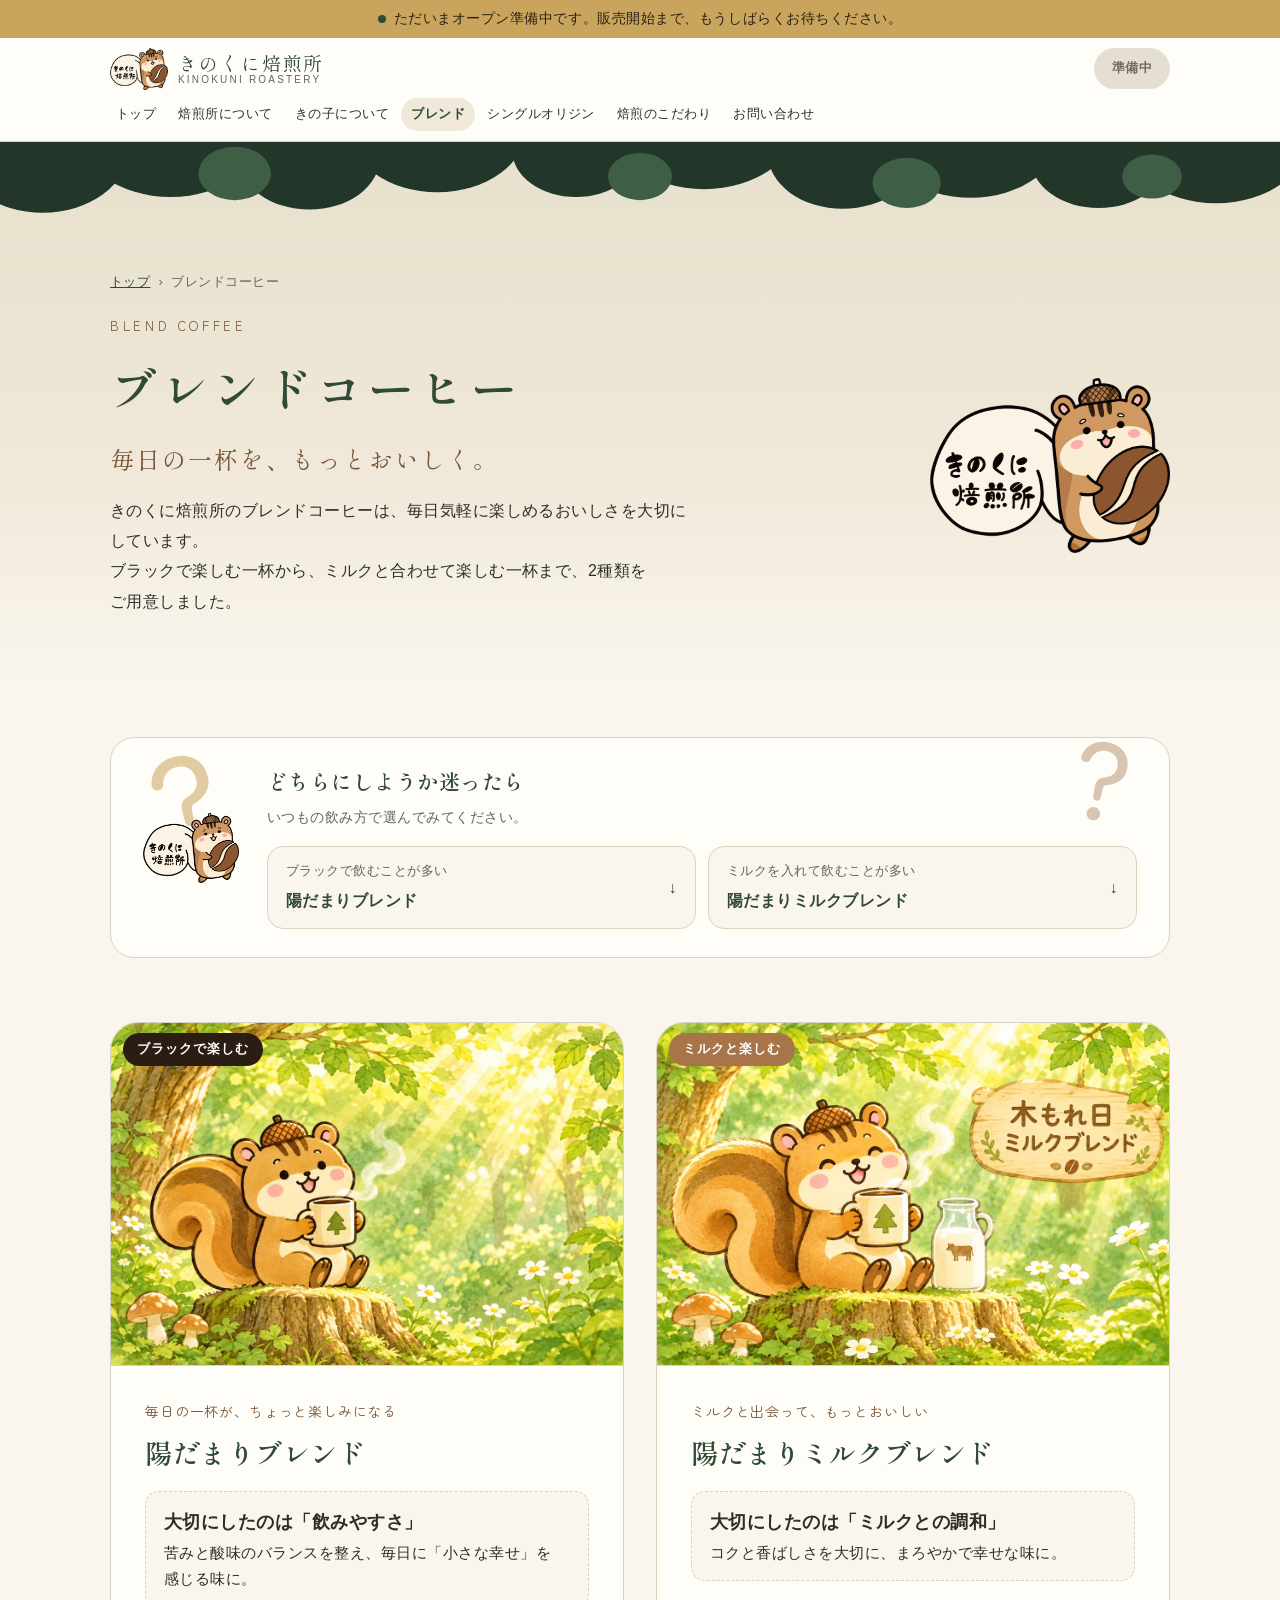
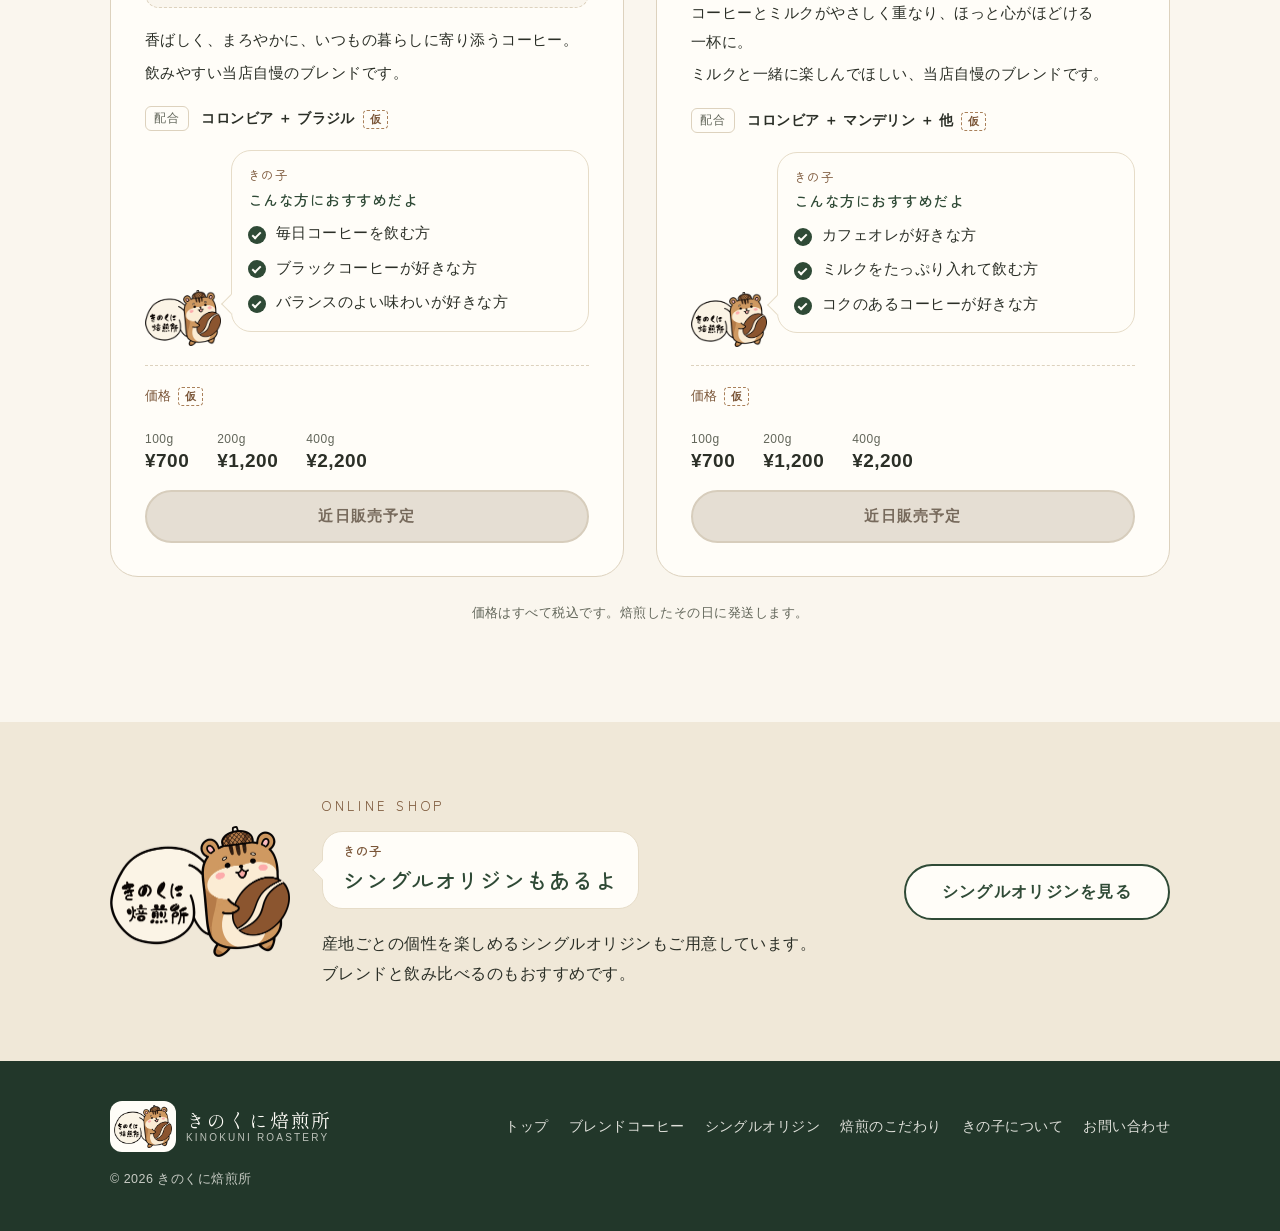
==== blend.html @ 75de3937 "「こもれ日」を「陽だまり」に変更 Co-Authored-By: Claude Opus 5.5 <noreply@anthropic.com> Claude-Session: https://cla" ====
<!DOCTYPE html>
<html lang="ja">
<head>
<meta charset="UTF-8">
<meta name="viewport" content="width=device-width, initial-scale=1, viewport-fit=cover">
<title>ブレンドコーヒー｜きのくに焙煎所</title>
<meta name="description" content="きのくに焙煎所のブレンドコーヒー。ブラックで楽しむ「陽だまりブレンド」と、ミルクと楽しむ「陽だまりミルクブレンド」の2種類をご紹介します。">
<link rel="icon" href="images/favicon.png" type="image/png">
<link rel="preconnect" href="https://fonts.googleapis.com">
<link rel="preconnect" href="https://fonts.gstatic.com" crossorigin>
<link rel="stylesheet" href="https://fonts.googleapis.com/css2?family=Shippori+Mincho+B1:wght@600&family=Zen+Maru+Gothic:wght@500&display=swap">
<link rel="stylesheet" href="css/style.css">
</head>
<body class="page-blend">

<header class="site-header">
  <div class="inner header-inner">
    <a class="logo" href="index.html">
      <img src="images/squirrel.png" alt="" width="58" height="42">
      <span class="logo-text"><span class="logo-ja">きのくに焙煎所</span><span class="logo-en">KINOKUNI ROASTERY</span></span>
    </a>
    <a class="header-shop js-stores" href="#" target="_blank" rel="noopener"><span class="shop-long">オンライン</span>ショップ</a>
    <button class="menu-btn" type="button" id="menu-btn" aria-expanded="false" aria-controls="global-nav">
      <span class="menu-icon" aria-hidden="true"><i></i><i></i><i></i></span><span class="menu-label">メニュー</span>
    </button>
    <nav class="global-nav" id="global-nav" aria-label="サイトメニュー">
      <ul>
        <li><a href="index.html">トップ</a></li>
        <li><a href="index.html#about">焙煎所について</a></li>
        <li><a href="kinoko.html">きの子について</a></li>
        <li><a href="blend.html" aria-current="page">ブレンド</a></li>
        <li><a href="single.html">シングルオリジン</a></li>
        <li><a href="roast.html">焙煎のこだわり</a></li>
        <li><a href="contact.html">お問い合わせ</a></li>
      </ul>
    </nav>
  </div>
</header>

<main>
  <!-- ページタイトル -->
  <section class="page-hero">
    <svg class="hero-canopy" viewBox="0 0 1200 140" preserveAspectRatio="none" aria-hidden="true">
      <g fill="#22372A"><circle cx="40" cy="10" r="80"/><circle cx="160" cy="-20" r="90"/><circle cx="290" cy="20" r="66"/><circle cx="410" cy="-20" r="84"/><circle cx="540" cy="10" r="60"/><circle cx="660" cy="-30" r="90"/><circle cx="790" cy="15" r="70"/><circle cx="910" cy="-15" r="86"/><circle cx="1030" cy="20" r="64"/><circle cx="1140" cy="-10" r="88"/></g>
      <g fill="#3E5E45"><circle cx="220" cy="40" r="34"/><circle cx="600" cy="44" r="30"/><circle cx="850" cy="52" r="32"/><circle cx="1080" cy="44" r="28"/></g>
    </svg>
    <div class="inner page-hero-inner">
      <nav class="breadcrumb" aria-label="現在の位置"><a href="index.html">トップ</a><span aria-hidden="true">›</span><span>ブレンドコーヒー</span></nav>
      <div class="page-hero-body">
        <div class="page-hero-text">
          <p class="section-en">Blend Coffee</p>
          <h1 class="page-title">ブレンドコーヒー</h1>
          <p class="page-catch">毎日の一杯を、もっとおいしく。</p>
          <p class="page-intro">きのくに焙煎所のブレンドコーヒーは、毎日気軽に楽しめるおいしさを大切にしています。<br>ブラックで楽しむ一杯から、ミルクと合わせて楽しむ一杯まで、2種類をご用意しました。</p>
        </div>
        <img class="page-hero-squirrel" src="images/squirrel.png" alt="" width="260" height="190">
      </div>
    </div>
  </section>

  <!-- どちらを選ぶ？ -->
  <section class="section blend-chooser-section">
    <div class="inner">
      <div class="chooser">
        <span class="q-mark q-left" aria-hidden="true">？</span>
        <span class="q-mark q-right" aria-hidden="true">？</span>
        <img class="chooser-squirrel" src="images/squirrel.png" alt="" width="96" height="70" loading="lazy">
        <div class="chooser-body">
          <h2 class="chooser-title"><span class="nobr">どちらにしようか</span><span class="nobr">迷ったら</span></h2>
          <p class="chooser-lead">いつもの飲み方で選んでみてください。</p>
          <ul class="chooser-list">
            <li><a href="#blend-1"><span class="chooser-q">ブラックで飲むことが多い</span><span class="chooser-a">陽だまりブレンド</span></a></li>
            <li><a href="#blend-2"><span class="chooser-q">ミルクを入れて飲むことが多い</span><span class="chooser-a">陽だまりミルクブレンド</span></a></li>
          </ul>
        </div>
      </div>
    </div>
  </section>

  <!-- 商品紹介（内容は js/products.js の BLEND_PAGE で変更できます） -->
  <section class="section blend-products-section">
    <div class="inner">
      <div class="blend-grid" id="blend-page-list"></div>
      <p class="blend-note">価格はすべて税込です。焙煎したその日に発送します。</p>
    </div>
  </section>

  <!-- ショップへの案内 -->
  <section class="section shop-band">
    <div class="inner shop-inner">
      <img class="shop-squirrel" src="images/squirrel.png" alt="" width="180" height="131" loading="lazy">
      <div class="shop-text">
        <p class="section-en">Online Shop</p>
        <h2 class="shop-bubble"><span class="bp-rec-name">きの子</span>シングルオリジンもあるよ</h2>
        <p>産地ごとの個性を楽しめるシングルオリジンもご用意しています。ブレンドと飲み比べるのもおすすめです。</p>
      </div>
      <a class="btn btn-ghost btn-large" href="single.html">シングルオリジンを見る</a>
    </div>
  </section>
</main>

<footer class="site-footer">
  <div class="inner footer-inner">
    <a class="logo logo-light" href="index.html">
      <img src="images/squirrel.png" alt="" width="40" height="40" loading="lazy">
      <span class="logo-text"><span class="logo-ja">きのくに焙煎所</span><span class="logo-en">KINOKUNI ROASTERY</span></span>
    </a>
    <nav class="footer-nav" aria-label="フッターメニュー"><a href="index.html">トップ</a><a href="blend.html">ブレンドコーヒー</a><a href="single.html">シングルオリジン</a><a href="roast.html">焙煎のこだわり</a><a href="kinoko.html">きの子について</a><a href="contact.html">お問い合わせ</a></nav>
    <p class="copyright">© <span id="year">2026</span> きのくに焙煎所</p>
  </div>
</footer>

<script src="js/products.js"></script>
<script src="js/main.js"></script>
</body>
</html>
---- css/style.css ----
/* =====================================================================
   きのくに焙煎所  デザイン（スタイル）
   色を変えたいときは、下の :root の色コードを書き換えます。
   ===================================================================== */

/* レイアウト：森の小道のように、明るい帯と木陰の帯が交互に続く1ページ構成 */
:root {
  --forest: #2F4A36;       /* 深い森の緑（メイン） */
  --forest-deep: #22372A;  /* 濃い緑（フッターなど） */
  --moss: #7D9572;         /* 苔の緑 */
  --paper: #FAF6EE;        /* 紙のようなベージュ（背景） */
  --beige: #F0E8D8;        /* 木陰のベージュ（帯の背景） */
  --brown: #7A5537;        /* 焙煎豆のブラウン */
  --brown-light: #A9805A;  /* 明るいブラウン */
  --gold: #C9A45C;         /* 陽だまりの金色 */
  --ink: #2B2F27;          /* 文字色 */
  --muted: #62665A;        /* 補足の文字色 */
  --line: #DDD2BE;         /* 線の色 */
  --white: #FFFDF8;

  --font-title: "Shippori Mincho B1", "Hiragino Mincho ProN", "Yu Mincho", serif;
  --font-round: "Zen Maru Gothic", "Hiragino Maru Gothic ProN", "Hiragino Sans", sans-serif;
  --font-body: "Hiragino Sans", "Hiragino Kaku Gothic ProN", "Noto Sans JP", "Yu Gothic UI", "Meiryo", sans-serif;
  color-scheme: light;
}

/* ---------- 基本 ---------- */
*, *::before, *::after { box-sizing: border-box; }
html { scroll-behavior: smooth; -webkit-text-size-adjust: 100%; }
body {
  margin: 0;
  background: var(--paper);
  color: var(--ink);
  font-family: var(--font-body);
  font-size: 16px;
  line-height: 1.9;
  letter-spacing: .03em;
  overflow-wrap: anywhere;
}
body::before {
  content: ""; position: fixed; inset: 0 0 auto;
  height: env(safe-area-inset-top, 0px); z-index: 20; background: var(--white);
}
img { max-width: 100%; height: auto; display: block; }
a { color: inherit; }
h1, h2, h3, p, ul, ol, dl, dd { margin: 0; }
ul, ol { padding: 0; list-style: none; }
h1, h2, h3 { line-height: 1.5; text-wrap: balance; }
:focus-visible { outline: 3px solid var(--gold); outline-offset: 3px; border-radius: 6px; }

.inner {
  max-width: 1100px;
  margin: 0 auto;
  padding-left: max(20px, env(safe-area-inset-left, 0px));
  padding-right: max(20px, env(safe-area-inset-right, 0px));
}

/* ---------- ヘッダー ---------- */
.site-header {
  position: sticky; top: env(safe-area-inset-top, 0px); z-index: 10;
  background: rgba(255, 253, 248, .94);
  backdrop-filter: blur(8px);
  border-bottom: 1px solid var(--line);
}
.header-inner {
  display: grid;
  grid-template-columns: auto 1fr auto;
  align-items: center;
  gap: 8px 24px;
  padding-block: 10px;
}
.logo { display: flex; align-items: center; gap: 10px; text-decoration: none; }
.logo img { width: 58px; height: auto; }
.logo-text { display: grid; line-height: 1.25; white-space: nowrap; }
.logo-ja { font-family: var(--font-title); font-size: 19px; color: var(--forest); letter-spacing: .1em; }
.logo-en { font-size: 10px; color: var(--muted); letter-spacing: .22em; }
.global-nav { grid-column: 2; grid-row: 1; justify-self: end; min-width: 0; max-width: 100%; overflow-x: auto; scrollbar-width: none; }
.global-nav ul { display: flex; gap: 2px; }
.global-nav a {
  display: block; padding: 6px 11px; border-radius: 999px;
  font-size: 14px; text-decoration: none; white-space: nowrap;
}
.global-nav a:hover { background: var(--beige); color: var(--forest); }
.header-shop {
  grid-column: 3; grid-row: 1;
  padding: 8px 18px; border-radius: 999px;
  background: var(--forest); color: var(--white);
  font-size: 14px; font-weight: 700; text-decoration: none; white-space: nowrap;
}
.header-shop:hover { background: var(--forest-deep); }
.menu-btn { display: none; }
.swipe-hint { display: none; }

@media (max-width: 1340px) {
  .header-inner { grid-template-columns: 1fr auto; }
  .header-shop { grid-column: 2; }
  .global-nav {
    grid-column: 1 / -1; grid-row: 2; justify-self: stretch;
    overflow-x: auto; scrollbar-width: none;
    margin-inline: -4px;
  }
  .global-nav::-webkit-scrollbar { display: none; }
  .global-nav a { font-size: 13px; padding: 4px 10px; }
}

/* ---------- ボタン ---------- */
.btn-row { display: flex; flex-wrap: wrap; gap: 12px; }
.btn {
  display: inline-flex; align-items: center; justify-content: center;
  min-height: 48px; padding: 10px 28px; border-radius: 999px;
  font-family: inherit; font-size: 15px; font-weight: 700; letter-spacing: .08em;
  text-decoration: none; border: 2px solid var(--forest); cursor: pointer;
  transition: transform .15s ease, background-color .15s ease;
}
.btn:hover { transform: translateY(-2px); }
.btn-primary { background: var(--forest); color: var(--white); }
.btn-primary:hover { background: var(--forest-deep); }
.btn-ghost { background: var(--white); color: var(--forest); }
.btn-large { min-height: 56px; padding-inline: 36px; font-size: 16px; }
.btn:disabled { opacity: .6; cursor: wait; }

/* ---------- 1. トップ ---------- */
.hero {
  position: relative; overflow: hidden;
  background: linear-gradient(180deg, #E6E0CC 0%, var(--beige) 45%, var(--paper) 100%);
}
.hero-canopy { position: absolute; inset: 0 0 auto; width: 100%; height: 130px; pointer-events: none; }
.komorebi { position: absolute; inset: 0; pointer-events: none; }
.komorebi i {
  position: absolute; border-radius: 50%;
  background: radial-gradient(circle, rgba(232, 200, 120, .55), rgba(232, 200, 120, 0) 70%);
  animation: sway 10s ease-in-out infinite alternate;
}
.komorebi i:nth-child(1) { width: 240px; height: 240px; left: 4%; top: 110px; }
.komorebi i:nth-child(2) { width: 150px; height: 150px; left: 40%; top: 170px; animation-duration: 8s; }
.komorebi i:nth-child(3) { width: 300px; height: 300px; right: 2%; top: 80px; animation-duration: 12s; }
.komorebi i:nth-child(4) { width: 120px; height: 120px; left: 26%; bottom: 30px; animation-duration: 9s; }
.komorebi i:nth-child(5) { width: 90px; height: 90px; right: 30%; bottom: 60px; animation-duration: 7s; }
@keyframes sway {
  from { transform: translate(0, 0) scale(1); opacity: .6; }
  to { transform: translate(16px, 10px) scale(1.1); opacity: 1; }
}
.hero-inner {
  position: relative;
  display: grid; grid-template-columns: 1fr 1fr; align-items: center; gap: 40px;
  padding-block: 150px 90px;
}
.hero-text { display: grid; gap: 22px; min-width: 0; }
.hero-eyebrow { font-family: var(--font-round); color: var(--brown); font-size: 15px; letter-spacing: .12em; }
.hero-title {
  font-family: var(--font-title); font-weight: 600;
  font-size: clamp(30px, 4.6vw, 50px); line-height: 1.55; letter-spacing: .1em;
  color: var(--forest);
}
.hero-lead { max-width: 30em; }
.hero-visual {
  position: relative; justify-self: center; width: min(100%, 470px);
  display: flex; flex-direction: column; align-items: flex-end; gap: 14px;
}
.hero-figure { position: relative; width: 100%; }
.hero-hollow {
  position: absolute; inset: 8% 2% -4%;
  border-radius: 50%;
  background: radial-gradient(circle at 50% 45%, rgba(255, 253, 248, .95), rgba(255, 253, 248, 0) 70%);
}
.hero-squirrel { position: relative; width: 100%; animation: bob 4s ease-in-out infinite; }
@keyframes bob { 50% { transform: translateY(-6px); } }
/* 吹き出し：リスの上に置き、しっぽの三角でリスを指す */
.hero-bubble {
  position: relative; margin-right: 6%;
  background: var(--white); border: 1.5px solid var(--line); border-radius: 18px;
  padding: 8px 18px; font-family: var(--font-round); font-size: 14px; line-height: 1.6;
  color: var(--brown); box-shadow: 0 4px 0 var(--line);
}
.hero-bubble::after {
  content: ""; position: absolute; left: 34%; bottom: -10px;
  width: 16px; height: 16px; background: var(--white);
  border-right: 1.5px solid var(--line); border-bottom: 1.5px solid var(--line);
  transform: rotate(45deg);
}

@media (max-width: 800px) {
  .hero-inner { grid-template-columns: 1fr; padding-block: 130px 56px; gap: 28px; }
  .hero-visual { order: -1; width: min(86%, 380px); }
  .hero-visual { gap: 10px; }
  .hero-bubble { font-size: 13px; margin-right: 4%; }
}

/* ---------- セクション共通 ---------- */
.section { padding-block: 96px; scroll-margin-top: 90px; }
.section-tint { background: var(--beige); }
.section-head { display: grid; gap: 8px; margin-bottom: 44px; position: relative; }
.section-en {
  font-family: var(--font-round); font-size: 13px; letter-spacing: .28em;
  color: var(--brown); text-transform: uppercase;
}
.section-title {
  font-family: var(--font-title); font-weight: 600;
  font-size: clamp(25px, 3.4vw, 34px); letter-spacing: .1em; color: var(--forest);
}
.section-desc { max-width: 38em; color: var(--muted); }
@media (max-width: 800px) {
  .section { padding-block: 64px; scroll-margin-top: 110px; }
  .section-head { margin-bottom: 32px; }
}

/* ---------- 2. 私たちについて ---------- */
.about-grid { display: grid; grid-template-columns: 1.15fr .85fr; gap: 48px; align-items: start; }
.about-text { display: grid; gap: 18px; min-width: 0; }
.about-lead { font-family: var(--font-title); font-size: clamp(19px, 2.2vw, 23px); line-height: 1.8; color: var(--forest); }
.about-facts { display: grid; grid-template-columns: repeat(3, 1fr); gap: 16px; margin-top: 10px; }
.about-facts li { border-top: 2px solid var(--moss); padding-top: 10px; display: grid; }
.about-facts strong { font-family: var(--font-title); font-size: 22px; color: var(--forest); font-variant-numeric: tabular-nums; }
.about-facts span { font-size: 13px; color: var(--muted); }

.guide-card {
  background: var(--white); border: 1px solid var(--line); border-radius: 24px;
  padding: 28px; display: grid; gap: 16px; min-width: 0;
}
.guide-head { display: flex; align-items: center; gap: 14px; }
.guide-head img { width: 77px; }
.guide-label { font-family: var(--font-round); font-size: 13px; color: var(--brown); }
.guide-title { font-family: var(--font-title); font-size: 20px; color: var(--forest); }
.guide-card p { font-size: 15px; }
.roast-bar { height: 12px; border-radius: 999px; background: linear-gradient(90deg, #C8A06C, #946540 50%, #3B281B); }
.roast-legend { display: grid; grid-template-columns: repeat(3, 1fr); gap: 8px; text-align: center; }
.roast-legend dt { font-weight: 700; font-size: 14px; }
.roast-legend dd { font-size: 12px; color: var(--muted); line-height: 1.6; }
.guide-tip { background: var(--beige); border-radius: 12px; padding: 10px 14px; font-size: 14px !important; }

.dots, .dots-inline { display: inline-flex; gap: 4px; vertical-align: middle; }
.dots-inline { margin: 0 4px; }
.dots i, .dots-inline i { width: 9px; height: 9px; border-radius: 50%; background: var(--line); }
.dots i.on, .dots-inline i.on { background: var(--brown); }

@media (max-width: 800px) {
  .about-grid { grid-template-columns: 1fr; gap: 32px; }
}

/* ---------- 3〜5. 商品カード ---------- */
.product-list { display: grid; grid-template-columns: repeat(2, 1fr); gap: 24px; }
.product-list-feature { grid-template-columns: minmax(0, 720px); }
.card {
  background: var(--white); border: 1px solid var(--line); border-radius: 22px;
  padding: 28px; display: flex; flex-direction: column; gap: 14px; min-width: 0;
}
.card { overflow: hidden; }
.card-image {
  width: calc(100% + 56px); max-width: none; margin: -28px -28px 4px;
  aspect-ratio: 40 / 22; object-fit: cover; border-bottom: 1px solid var(--line);
}
.card-top { display: flex; justify-content: space-between; align-items: center; gap: 10px; flex-wrap: wrap; }
.card-kicker { font-family: var(--font-round); font-size: 13px; color: var(--brown); letter-spacing: .06em; }
.badge {
  font-size: 12px; font-weight: 700; padding: 2px 12px; border-radius: 999px;
  background: var(--forest); color: var(--white);
}
.card-title { font-family: var(--font-title); font-weight: 600; font-size: 22px; color: var(--forest); letter-spacing: .06em; }
.roast-meter { display: flex; align-items: center; gap: 10px; font-size: 13px; color: var(--muted); }
.card-text { font-size: 15px; }
.specs { display: grid; grid-template-columns: repeat(2, 1fr); gap: 8px; }
.specs div { background: var(--paper); border-radius: 10px; padding: 8px 12px; min-width: 0; }
.specs dt { font-size: 11.5px; color: var(--muted); letter-spacing: .1em; }
.specs dd { font-size: 14px; font-weight: 700; line-height: 1.6; }
.flavor { display: flex; flex-wrap: wrap; gap: 6px; }
.flavor li { font-size: 13px; padding: 2px 12px; border-radius: 999px; border: 1px solid var(--line); background: var(--paper); }
.blend { display: grid; gap: 8px; }
.blend-label { font-size: 12px; color: var(--muted); letter-spacing: .1em; }
.blend-bar { display: flex; gap: 2px; height: 14px; border-radius: 999px; overflow: hidden; }
.blend-bar span { display: block; height: 100%; }
.blend-legend { display: flex; flex-wrap: wrap; gap: 4px 16px; font-size: 13px; }
.blend-legend li { display: flex; align-items: center; gap: 6px; }
.blend-legend i { width: 10px; height: 10px; border-radius: 3px; display: inline-block; }
.blend-legend strong { font-weight: 700; font-variant-numeric: tabular-nums; }
.card-foot {
  margin-top: auto; padding-top: 14px; border-top: 1px dashed var(--line);
  display: flex; justify-content: space-between; align-items: flex-end; gap: 12px; flex-wrap: wrap;
}
.prices { display: flex; gap: 20px; }
.price { display: grid; line-height: 1.4; }
.price span { font-size: 12px; color: var(--muted); }
.price strong { font-size: 19px; font-variant-numeric: tabular-nums; }
.buy-link {
  font-size: 14px; font-weight: 700; color: var(--forest);
  padding: 6px 16px; border: 1.5px solid var(--forest); border-radius: 999px; text-decoration: none;
}
.buy-link:hover { background: var(--forest); color: var(--white); }
.milk-squirrel { position: absolute; right: 0; bottom: -16px; width: 210px; }

@media (max-width: 800px) {
  .product-list { grid-template-columns: 1fr; }
  .card { padding: 22px; }
  .card-image { width: calc(100% + 44px); margin: -22px -22px 4px; }
  .milk-squirrel { position: static; width: 150px; margin-top: 8px; }
}

/* ---------- 6. 焙煎へのこだわり ---------- */
.section-forest { background: var(--forest); color: var(--white); position: relative; overflow: hidden; }
.section-forest::before {
  content: ""; position: absolute; right: -120px; top: -120px; width: 420px; height: 420px; border-radius: 50%;
  background: radial-gradient(circle, rgba(201, 164, 92, .28), rgba(201, 164, 92, 0) 70%);
  pointer-events: none;
}
.section-forest .section-en { color: var(--gold); }
.section-forest .section-title { color: var(--white); }
.section-forest .section-desc { color: rgba(255, 253, 248, .8); }
.roast-steps { display: grid; grid-template-columns: repeat(5, 1fr); gap: 16px; position: relative; }
.roast-steps li {
  border-top: 1px solid rgba(255, 253, 248, .3);
  padding-top: 18px; display: grid; gap: 8px; align-content: start; min-width: 0;
}
.step-num {
  display: inline-grid; place-items: center; width: 36px; height: 36px; border-radius: 50%;
  border: 1.5px solid var(--gold); color: var(--gold);
  font-family: var(--font-title); font-size: 16px;
}
.roast-steps h3 { font-family: var(--font-title); font-weight: 600; font-size: 18px; letter-spacing: .06em; }
.roast-steps p { font-size: 14px; color: rgba(255, 253, 248, .85); }
@media (max-width: 960px) {
  .roast-steps { grid-template-columns: 1fr 1fr; gap: 24px 20px; }
}
@media (max-width: 560px) {
  .roast-steps { grid-template-columns: 1fr; }
}

/* ---------- 8. オンラインショップ ---------- */
.shop-band { background: var(--beige); padding-block: 72px; }
.shop-inner { display: flex; align-items: center; gap: 32px; flex-wrap: wrap; }
.shop-squirrel { width: 180px; flex-shrink: 0; }
.shop-text { flex: 1 1 320px; display: grid; gap: 8px; min-width: 0; }
@media (max-width: 800px) {
  .shop-inner { flex-direction: column; text-align: center; gap: 20px; }
  .shop-text { flex-basis: auto; }
  .shop-squirrel { width: 150px; }
}

/* ---------- 7. お問い合わせ ---------- */
.contact-grid { display: grid; grid-template-columns: 1.3fr .7fr; gap: 36px; align-items: start; }
.contact-form {
  background: var(--white); border: 1px solid var(--line); border-radius: 22px;
  padding: 30px; display: grid; gap: 18px; min-width: 0;
}
.field { display: grid; gap: 6px; }
.field label { font-size: 14px; font-weight: 700; }
.req { font-size: 11px; color: var(--white); background: var(--brown); padding: 1px 8px; border-radius: 4px; margin-left: 6px; vertical-align: 2px; }
.field input, .field select, .field textarea {
  width: 100%; font: inherit; font-size: 16px;
  padding: 12px 14px; border: 1.5px solid var(--line); border-radius: 12px;
  background: var(--paper); color: var(--ink);
}
.field input:focus, .field select:focus, .field textarea:focus { outline: none; border-color: var(--moss); background: var(--white); }
.field textarea { resize: vertical; min-height: 140px; }
.contact-form .btn { justify-self: start; }
.form-status { border-radius: 12px; padding: 12px 16px; font-size: 14px; }
.form-status.is-ok { background: #E4ECDD; color: var(--forest); }
.form-status.is-error { background: #F5E4D9; color: #7A3E22; }
.shop-info { display: grid; gap: 14px; min-width: 0; }
.shop-info h3 { font-family: var(--font-title); font-size: 20px; color: var(--forest); }
.shop-info dl { display: grid; gap: 14px; }
.shop-info div { border-bottom: 1px solid var(--line); padding-bottom: 10px; }
.shop-info dt { font-size: 12.5px; color: var(--muted); }
.shop-info dd { font-weight: 700; }
.selectable { user-select: all; }
@media (max-width: 800px) {
  .contact-grid { grid-template-columns: 1fr; }
  .contact-form { padding: 22px; }
  .contact-form .btn { justify-self: stretch; }
}

/* ---------- フッター ---------- */
.site-footer { background: var(--forest-deep); color: var(--white); padding-block: 40px; }
.footer-inner { display: flex; justify-content: space-between; align-items: center; gap: 16px; flex-wrap: wrap; }
.logo-light .logo-ja { color: var(--white); }
.logo-light .logo-en { color: rgba(255, 253, 248, .7); }
.logo-light img { background: var(--white); border-radius: 12px; padding: 4px; width: 66px; }
.copyright { font-size: 12.5px; opacity: .75; }

/* 動きを減らす設定の方へ */
@media (prefers-reduced-motion: reduce) {
  html { scroll-behavior: auto; }
  .komorebi i, .hero-squirrel { animation: none; }
  .btn:hover { transform: none; }
}


/* =====================================================================
   スマートフォン向けの調整
   ===================================================================== */
@media (max-width: 800px) {
  body { font-size: 15.5px; line-height: 1.85; }

  /* ヘッダー：1行にまとめ、メニューは折りたたみ */
  .header-inner { grid-template-columns: 1fr auto auto; gap: 8px; padding-block: 8px; }
  .logo { gap: 8px; min-width: 0; }
  .logo img { width: 46px; }
  .logo-ja { font-size: 16px; letter-spacing: .06em; }
  .logo-en { font-size: 8.5px; letter-spacing: .16em; }
  .header-shop { grid-column: 2; padding: 7px 14px; font-size: 13px; }
  .shop-long { display: none; }
  .menu-btn {
    grid-column: 3; grid-row: 1;
    display: inline-flex; flex-direction: column; align-items: center; gap: 3px;
    padding: 6px 6px 4px; border: 0; background: transparent; color: var(--forest);
    font: inherit; cursor: pointer; border-radius: 10px;
  }
  .menu-icon { display: grid; gap: 4px; width: 22px; }
  .menu-icon i { display: block; height: 2px; background: currentColor; border-radius: 2px; transition: transform .2s, opacity .2s; }
  .menu-label { font-size: 10px; line-height: 1; }
  .menu-open .menu-icon i:nth-child(1) { transform: translateY(6px) rotate(45deg); }
  .menu-open .menu-icon i:nth-child(2) { opacity: 0; }
  .menu-open .menu-icon i:nth-child(3) { transform: translateY(-6px) rotate(-45deg); }

  .global-nav {
    display: none;
    grid-column: 1 / -1; grid-row: 2;
    margin: 4px 0 6px; overflow: visible;
    border-top: 1px solid var(--line);
  }
  .menu-open .global-nav { display: block; }
  .global-nav ul { flex-direction: column; gap: 0; }
  .global-nav li { border-bottom: 1px solid var(--line); }
  .global-nav a { padding: 14px 6px; font-size: 15px; border-radius: 0; }

  /* トップ */
  .hero-canopy { height: 70px; }
  .hero-inner { padding-block: 64px 52px; }
  .hero-text { gap: 18px; }
  .hero-title { font-size: 29px; }
  .hero-lead br { display: none; }
  .btn-row { flex-direction: column; }
  .btn-row .btn { width: 100%; }
  .btn-large { width: 100%; }

  /* 数字の欄 */
  .about-facts { gap: 10px; }
  .about-facts strong { font-size: 18px; }
  .about-facts span { font-size: 11.5px; line-height: 1.5; }
  .about-lead br { display: none; }
  .guide-card { padding: 22px 20px; }

  /* シングルオリジン：横スワイプで見るカード */
  .swipe-hint { display: block; font-size: 13px; color: var(--brown); margin: -16px 0 12px; }
  .product-list-swipe {
    display: grid; grid-auto-flow: column; grid-template-columns: none;
    grid-auto-columns: 86%;
    gap: 14px;
    overflow-x: auto; scroll-snap-type: x mandatory; overscroll-behavior-x: contain;
    margin-inline: calc(-1 * max(20px, env(safe-area-inset-left, 0px)));
    padding-inline: max(20px, env(safe-area-inset-left, 0px));
    scroll-padding-inline: max(20px, env(safe-area-inset-left, 0px));
    padding-bottom: 10px;
    scrollbar-width: thin;
  }
  .product-list-swipe > .card { scroll-snap-align: start; }

  /* カード */
  .card-title { font-size: 19px; }
  .card-foot { flex-direction: column; align-items: stretch; }
  .prices { justify-content: space-between; gap: 8px; }
  .price strong { font-size: 17px; }
  .buy-link { text-align: center; padding: 10px 16px; }

  /* 焙煎へのこだわり */
  .roast-steps li { grid-template-columns: 36px 1fr; column-gap: 14px; }
  .roast-steps li .step-num { grid-row: span 2; }

  .milk-squirrel { width: 160px; }
}


/* =====================================================================
   「ブレンドコーヒー」ページ（blend.html）
   ===================================================================== */
.global-nav a[aria-current="page"] { background: var(--beige); color: var(--forest); font-weight: 700; }

.page-hero {
  position: relative; overflow: hidden;
  background: linear-gradient(180deg, #E6E0CC 0%, var(--beige) 60%, var(--paper) 100%);
}
.page-hero .hero-canopy { height: 110px; }
.page-hero-inner { position: relative; padding-block: 128px 64px; display: grid; gap: 20px; }
.breadcrumb { display: flex; gap: 8px; font-size: 13px; color: var(--muted); }
.breadcrumb a { color: var(--forest); }
.page-hero-body { display: flex; align-items: center; justify-content: space-between; gap: 32px; }
.page-hero-text { display: grid; gap: 14px; min-width: 0; max-width: 40em; }
.page-title {
  font-family: var(--font-title); font-weight: 600; color: var(--forest);
  font-size: clamp(30px, 4.4vw, 46px); letter-spacing: .12em;
}
.page-catch { font-family: var(--font-title); font-size: clamp(19px, 2.4vw, 24px); color: var(--brown); letter-spacing: .08em; }
.page-hero-squirrel { width: 240px; flex-shrink: 0; }

.blend-chooser-section { padding-block: 56px 24px; }
.chooser {
  display: flex; align-items: center; gap: 28px;
  background: var(--white); border: 1px solid var(--line); border-radius: 24px; padding: 28px 32px;
}
.chooser-squirrel { width: 96px; flex-shrink: 0; }
.chooser-body { display: grid; gap: 6px; flex: 1; min-width: 0; }
.chooser-title { font-family: var(--font-title); font-weight: 600; font-size: 21px; color: var(--forest); }
.chooser-lead { font-size: 14px; color: var(--muted); }
.chooser-list { display: grid; grid-template-columns: 1fr 1fr; gap: 12px; margin-top: 10px; }
.chooser-list a {
  display: grid; gap: 2px; text-decoration: none; height: 100%;
  border: 1.5px solid var(--line); border-radius: 16px; padding: 12px 44px 12px 18px; position: relative;
  background: var(--paper); transition: border-color .15s, background-color .15s;
}
.chooser-list a::after {
  content: "↓"; position: absolute; right: 18px; top: 50%; transform: translateY(-50%);
  color: var(--forest); font-weight: 700;
}
.chooser-list a:hover { border-color: var(--moss); background: var(--white); }
.chooser-q { font-size: 13px; color: var(--muted); }
.chooser-a { font-weight: 700; color: var(--forest); }

.blend-products-section { padding-block: 40px 96px; }
.blend-grid { display: grid; grid-template-columns: 1fr 1fr; gap: 32px; align-items: stretch; }
.bp-card {
  display: flex; flex-direction: column; min-width: 0;
  background: var(--white); border: 1px solid var(--line); border-radius: 28px; overflow: hidden;
  scroll-margin-top: 90px;
}
.bp-image { position: relative; border-bottom: 1px solid var(--line); }
.bp-image img { width: 100%; aspect-ratio: 10 / 7; object-fit: cover; }
.bp-label {
  position: absolute; left: 20px; top: 20px;
  background: var(--forest); color: var(--white);
  font-size: 13px; font-weight: 700; letter-spacing: .08em;
  padding: 4px 14px; border-radius: 999px;
}
.bp-body { display: flex; flex-direction: column; gap: 18px; padding: 32px 34px 34px; flex: 1; }
.bp-name { font-family: var(--font-title); font-weight: 600; font-size: clamp(22px, 2.4vw, 27px); color: var(--forest); letter-spacing: .08em; }
.bp-catch {
  font-family: var(--font-round); font-size: 16.5px; color: var(--brown); line-height: 1.7;
  margin-top: -8px;
}
.bp-desc { display: grid; gap: 4px; font-size: 15px; }
.bp-blendof { display: flex; flex-wrap: wrap; align-items: center; gap: 6px 12px; font-size: 14px; font-weight: 700; }
.bp-blendof span {
  font-size: 12px; font-weight: 400; color: var(--muted); letter-spacing: .1em;
  border: 1px solid var(--line); border-radius: 6px; padding: 0 8px;
}
.bp-rec { background: var(--beige); border-radius: 18px; padding: 18px 22px; }
.bp-rec h3 { font-family: var(--font-round); font-weight: 500; font-size: 15px; color: var(--forest); margin-bottom: 8px; }
.bp-rec ul { display: grid; gap: 6px; }
.bp-rec li { position: relative; padding-left: 28px; font-size: 15px; }
.bp-rec li::before {
  content: ""; position: absolute; left: 0; top: .45em;
  width: 18px; height: 18px; border-radius: 50%; background: var(--forest);
}
.bp-rec li::after {
  content: ""; position: absolute; left: 6px; top: calc(.45em + 4px);
  width: 5px; height: 9px; border: solid var(--white); border-width: 0 2px 2px 0; transform: rotate(45deg);
}
.bp-foot {
  margin-top: auto; padding-top: 18px; border-top: 1px dashed var(--line);
  display: grid; gap: 16px;
}
.bp-foot .prices { justify-content: flex-start; gap: 28px; }
.bp-btn { width: 100%; }
.blend-note { margin-top: 24px; font-size: 13px; color: var(--muted); text-align: center; }

@media (max-width: 800px) {
  .page-hero .hero-canopy { height: 70px; }
  .page-hero-inner { padding-block: 88px 40px; gap: 14px; }
  .page-hero-body { flex-direction: column-reverse; align-items: flex-start; gap: 12px; }
  .page-hero-squirrel { width: 150px; align-self: center; }
  .page-intro br { display: none; }

  .blend-chooser-section { padding-block: 40px 8px; }
  .chooser { flex-direction: column; align-items: stretch; gap: 14px; padding: 22px 20px; text-align: center; }
  .chooser-squirrel { align-self: center; width: 84px; }
  .chooser-list { grid-template-columns: 1fr; text-align: left; }

  .blend-products-section { padding-block: 28px 64px; }
  .blend-grid { grid-template-columns: 1fr; gap: 28px; }
  .bp-card { border-radius: 22px; scroll-margin-top: 80px; }
  .bp-body { padding: 24px 22px 26px; gap: 16px; }
  .bp-foot .prices { justify-content: space-between; gap: 8px; }
}

.blend-more { margin-top: 28px; display: flex; justify-content: center; }
@media (max-width: 800px) { .blend-more .btn { width: 100%; } }
@media (max-width: 800px) { .shop-text .section-title { font-size: 22px; letter-spacing: .06em; } }


/* ---------- シングルオリジン：産地から探す・産地の情報 ---------- */
.origin-jump-wrap { display: flex; align-items: center; flex-wrap: wrap; gap: 10px 14px; margin: -16px 0 28px; }
.origin-jump-label { font-size: 13px; color: var(--muted); }
.origin-jump { display: flex; flex-wrap: wrap; gap: 8px; }
.origin-jump a {
  display: block; padding: 6px 16px; border-radius: 999px; text-decoration: none;
  background: var(--white); border: 1.5px solid var(--line); font-size: 14px; font-weight: 700; color: var(--forest);
}
.origin-jump a:hover { border-color: var(--moss); }
.card-origin { scroll-margin-top: 90px; }
.spec-details summary {
  cursor: pointer; list-style: none; font-size: 13.5px; font-weight: 700; color: var(--forest);
  display: inline-flex; align-items: center; gap: 6px; padding: 4px 0;
}
.spec-details summary::-webkit-details-marker { display: none; }
.spec-details summary::after { content: "＋"; font-size: 12px; }
.spec-details[open] summary::after { content: "－"; }
.spec-details[open] summary { margin-bottom: 8px; }
@media (min-width: 801px) {
  .spec-details summary { display: none; }
}
@media (max-width: 800px) {
  .origin-jump-wrap { margin: -12px 0 20px; gap: 8px; }
  .origin-jump-label { width: 100%; }
  .origin-jump a { padding: 5px 13px; font-size: 13px; }
  .product-list-origin { gap: 18px; }
  .card-origin { gap: 10px; scroll-margin-top: 76px; }
  .card-origin .card-image { aspect-ratio: 40 / 15; margin-bottom: 2px; }
  .card-origin .card-title { font-size: 18px; }
  .card-origin .card-text { font-size: 14.5px; line-height: 1.8; }
  .spec-details { border-top: 1px solid var(--line); padding-top: 6px; }
}

/* 幅の狭いスマートフォンでロゴとボタンが重ならないように */
@media (max-width: 420px) {
  .logo { gap: 6px; }
  .logo img { width: 40px; }
  .logo-ja { font-size: 14.5px; letter-spacing: .03em; }
  .logo-en { font-size: 7.5px; letter-spacing: .1em; }
  .header-shop { padding: 6px 12px; font-size: 12.5px; }
}
@media (max-width: 350px) { .logo-en { display: none; } }
@media (max-width: 800px) {
  .logo { min-width: 0; overflow: hidden; }
  .logo-text { min-width: 0; }
}
@media (max-width: 420px) {
  .logo-ja { font-size: min(14.5px, 3.8vw); }
}

/* ---------- お問い合わせページ・フッターメニュー ---------- */
.contact-page-section { padding-block: 48px 96px; }
.footer-nav { display: flex; flex-wrap: wrap; gap: 6px 20px; font-size: 13.5px; }
.footer-nav a { color: var(--white); opacity: .85; text-decoration: none; }
.footer-nav a:hover { opacity: 1; text-decoration: underline; }
@media (max-width: 800px) {
  .contact-page-section { padding-block: 32px 64px; }
  .footer-inner { flex-direction: column; align-items: flex-start; }
}
.nobr { display: inline-block; }

/* 「どちらにしようか迷ったら」の大きな？マーク */
.chooser { position: relative; overflow: hidden; }
.chooser > *:not(.q-mark) { position: relative; z-index: 1; }
.q-mark {
  position: absolute; z-index: 0; pointer-events: none;
  font-family: var(--font-round); font-weight: 500; line-height: 1;
  font-size: 110px; color: var(--gold); opacity: .55;
}
.q-left { left: 18px; top: 4px; transform: rotate(-14deg); }
.q-right { right: 22px; top: 6px; transform: rotate(12deg); color: var(--brown-light); opacity: .45; }
@media (max-width: 800px) {
  .q-mark { font-size: 92px; }
  .q-left { left: 12px; top: 18px; }
  .q-right { right: 12px; top: 18px; }
}
@media (min-width: 801px) { .q-right { top: -8px; font-size: 92px; } }

/* ---------- スペシャルティコーヒーの印 ---------- */
.card-figure { position: relative; margin: -28px -28px 4px; }
.card-figure .card-image { width: 100%; margin: 0; }
.specialty-mark {
  display: inline-flex; flex-direction: column; align-items: center; line-height: 1.25;
  background: var(--forest); color: var(--white);
  border: 1.5px solid var(--gold); border-radius: 10px;
  padding: 5px 12px 6px; font-size: 12px; font-weight: 700; letter-spacing: .06em;
  box-shadow: 0 3px 10px rgba(34, 55, 42, .25);
}
.specialty-en { font-family: var(--font-title); font-size: 10px; letter-spacing: .24em; color: var(--gold); }
.card-figure .specialty-mark { position: absolute; left: 14px; top: 14px; }
.specialty-note {
  display: flex; align-items: center; gap: 14px; flex-wrap: wrap;
  margin-top: 6px; font-size: 14px; color: var(--ink);
}
.specialty-mark-inline { box-shadow: none; flex-shrink: 0; }
@media (max-width: 800px) {
  .card-figure { margin: -22px -22px 4px; }
  .card-figure .specialty-mark { left: 10px; top: 10px; padding: 4px 10px 5px; font-size: 11px; }
  .specialty-note { gap: 10px; font-size: 13.5px; }
}

/* ---------- 日本語の改行位置を自然にする ---------- */
/* 見出しや商品名は、言葉の途中で改行しない（対応ブラウザでは文節で改行） */
h1, h2, h3, .about-lead, .page-catch, .bp-catch, .card-kicker, .chooser-a, .hero-bubble {
  word-break: keep-all;
  overflow-wrap: anywhere;
}
@supports (word-break: auto-phrase) {
  h1, h2, h3, .about-lead, .page-catch, .bp-catch, .card-kicker, .chooser-a, .hero-bubble,
  p, li, dd { word-break: auto-phrase; }
}

/* ---------- きの子について（kinoko.html） ---------- */
.kinoko-hero { display: grid; grid-template-columns: minmax(0, 420px) 1fr; align-items: center; gap: 40px; }
.kinoko-visual { display: flex; flex-direction: column; align-items: flex-end; gap: 12px; }
.kinoko-squirrel { width: 100%; }
.kinoko-section { padding-block: 64px 96px; }
.kinoko-grid { display: grid; grid-template-columns: 1.3fr .9fr; gap: 40px; align-items: start; }
.kinoko-letter {
  background: var(--white); border: 1px solid var(--line); border-radius: 26px;
  padding: 36px 40px; display: grid; gap: 18px; min-width: 0; font-size: 16px; line-height: 2;
}
.kinoko-lead { font-family: var(--font-title); font-size: clamp(20px, 2.4vw, 25px); color: var(--forest); line-height: 1.7; margin-bottom: 6px; }
.kinoko-sign { justify-self: end; font-family: var(--font-round); font-size: 18px; color: var(--brown); }
.kinoko-side { display: grid; gap: 20px; min-width: 0; }
.kinoko-profile { background: var(--beige); border-radius: 22px; padding: 24px 26px; }
.kinoko-profile-title { font-family: var(--font-title); font-weight: 600; font-size: 19px; color: var(--forest); margin-bottom: 10px; }
.kinoko-profile dl { display: grid; gap: 0; }
.kinoko-profile div { display: grid; grid-template-columns: 6.5em 1fr; gap: 10px; padding: 10px 0; border-bottom: 1px dashed var(--line); }
.kinoko-profile div:last-child { border-bottom: 0; }
.kinoko-profile dt { font-size: 13px; color: var(--muted); }
.kinoko-profile dd { font-weight: 700; }
.kinoko-fav {
  display: grid; text-decoration: none; overflow: hidden;
  background: var(--white); border: 1px solid var(--line); border-radius: 22px;
  transition: border-color .15s, transform .15s;
}
.kinoko-fav:hover { border-color: var(--moss); transform: translateY(-2px); }
.kinoko-fav img { width: 100%; aspect-ratio: 40 / 22; object-fit: cover; }
.kinoko-fav-body { display: grid; gap: 2px; padding: 16px 22px 20px; }
.kinoko-fav-label { font-family: var(--font-round); font-size: 13px; color: var(--brown); }
.kinoko-fav-name { font-family: var(--font-title); font-size: 19px; color: var(--forest); }
.kinoko-fav-text { font-size: 14px; color: var(--muted); }
@media (max-width: 800px) {
  .kinoko-hero { grid-template-columns: 1fr; gap: 16px; }
  .kinoko-visual { width: min(88%, 340px); justify-self: center; }
  .kinoko-section { padding-block: 32px 64px; }
  .kinoko-grid { grid-template-columns: 1fr; gap: 24px; }
  .kinoko-letter { padding: 26px 22px; font-size: 15.5px; line-height: 1.95; }
}

/* ---------- メニューの「ブレンド」（開閉するグループ） ---------- */
.global-nav { overflow: visible !important; }
.has-sub { position: relative; }
.sub-toggle {
  display: flex; align-items: center; gap: 6px;
  padding: 6px 11px; border: 0; border-radius: 999px; background: transparent;
  font: inherit; font-size: 14px; color: var(--ink); cursor: pointer; white-space: nowrap;
}
.sub-toggle:hover, .sub-toggle[aria-expanded="true"] { background: var(--beige); color: var(--forest); }
.sub-arrow {
  width: 7px; height: 7px; border: solid currentColor; border-width: 0 1.5px 1.5px 0;
  transform: translateY(-2px) rotate(45deg); transition: transform .2s;
}
.sub-toggle[aria-expanded="true"] .sub-arrow { transform: translateY(1px) rotate(-135deg); }
.sub-menu { display: none; }
.sub-toggle[aria-expanded="true"] + .sub-menu { display: block; }
.has-sub:has(a[aria-current="page"]) > .sub-toggle { font-weight: 700; color: var(--forest); }

@media (min-width: 801px) {
  .sub-menu {
    position: absolute; left: 0; top: calc(100% + 6px); z-index: 20; min-width: 200px;
    background: var(--white); border: 1px solid var(--line); border-radius: 16px;
    box-shadow: 0 10px 28px rgba(34, 55, 42, .14); padding: 8px;
  }
  .sub-menu li a { border-radius: 10px; padding: 9px 14px; }
}
@media (max-width: 800px) {
  .sub-toggle {
    width: 100%; justify-content: space-between;
    padding: 14px 6px; border-radius: 0; font-size: 15px;
  }
  .sub-toggle:hover, .sub-toggle[aria-expanded="true"] { background: transparent; }
  .sub-arrow { width: 9px; height: 9px; margin-right: 6px; }
  .sub-menu { background: var(--paper); border-top: 1px solid var(--line); }
  .global-nav .sub-menu li { border-bottom: 1px solid var(--line); }
  .global-nav .sub-menu li:last-child { border-bottom: 0; }
  .global-nav .sub-menu a { padding: 12px 6px 12px 22px; font-size: 14.5px; }
  .global-nav .sub-menu a::before { content: "・"; color: var(--moss); margin-right: 2px; }
}
.global-nav .sub-menu { display: none; }
.global-nav .sub-toggle[aria-expanded="true"] + .sub-menu { display: block; }
.shop-info dd { white-space: pre-line; }

/* 味わいのイメージ */
.flavor-wrap { display: grid; gap: 6px; }
.flavor-label { font-size: 12px; color: var(--muted); letter-spacing: .1em; }

/* =====================================================================
   シングルオリジンのページ（single.html）
   ===================================================================== */
/* 確認中の情報に付く「仮」 */
.kari {
  display: inline-block; margin-left: 6px; padding: 0 6px; border-radius: 4px;
  font-size: 10.5px; font-weight: 700; line-height: 1.6; letter-spacing: 0;
  color: var(--brown); background: var(--white); border: 1px dashed var(--brown-light);
  vertical-align: 1px;
}

/* ① メインビジュアル */
.so-hero-body { display: grid; grid-template-columns: 1.05fr .95fr; align-items: center; gap: 40px; }
.so-collage { position: relative; height: 330px; }
.so-collage img {
  position: absolute; width: 62%; aspect-ratio: 40 / 22; object-fit: cover;
  border-radius: 20px; border: 6px solid var(--white); box-shadow: 0 10px 30px rgba(34, 55, 42, .18);
}
.so-collage img:nth-child(1) { left: 0; top: 0; transform: rotate(-4deg); }
.so-collage img:nth-child(2) { right: 0; top: 70px; transform: rotate(3deg); z-index: 1; }
.so-collage img:nth-child(3) { left: 14%; bottom: 0; transform: rotate(-1deg); z-index: 2; }

/* ② 味わいから選ぶ */
.so-taste-section { padding-block: 56px 24px; }
.taste-grid { display: grid; grid-template-columns: repeat(4, 1fr); gap: 14px; }
.taste-btn {
  display: grid; gap: 4px; text-align: left; cursor: pointer;
  padding: 18px 20px; border-radius: 20px; border: 1.5px solid var(--line);
  background: var(--white); color: var(--ink); font: inherit;
  transition: border-color .15s, background-color .15s, transform .15s;
}
.taste-btn:hover { border-color: var(--moss); transform: translateY(-2px); }
.taste-btn[aria-pressed="true"] { background: var(--forest); border-color: var(--forest); color: var(--white); }
.taste-name { font-family: var(--font-title); font-weight: 600; font-size: 21px; letter-spacing: .08em; }
.taste-desc { font-size: 13px; line-height: 1.6; opacity: .85; }
.taste-num { font-size: 12px; font-weight: 700; color: var(--brown); margin-top: 4px; }
.taste-btn[aria-pressed="true"] .taste-num { color: var(--gold); }
.taste-all {
  margin-top: 14px; padding: 8px 18px; border-radius: 999px; cursor: pointer;
  border: 1.5px solid var(--line); background: transparent; color: var(--forest);
  font: inherit; font-size: 14px; font-weight: 700;
}
.taste-all[aria-pressed="true"] { background: var(--beige); border-color: var(--beige); }

/* ③ 商品一覧 */
.so-list-section { padding-block: 40px 88px; }
.so-list-head { display: flex; align-items: baseline; justify-content: space-between; flex-wrap: wrap; gap: 8px 16px; margin-bottom: 20px; }
.so-list-title { font-family: var(--font-title); font-weight: 600; font-size: 22px; color: var(--forest); }
.so-count { font-size: 14px; color: var(--muted); }
.so-grid { display: grid; grid-template-columns: repeat(3, minmax(0, 1fr)); gap: 24px; }
.so-card {
  display: flex; flex-direction: column; min-width: 0; overflow: hidden;
  background: var(--white); border: 1px solid var(--line); border-radius: 24px;
  scroll-margin-top: 90px;
}
.so-photo { position: relative; }
.so-photo .card-figure { margin: 0; }
.so-photo .card-image { width: 100%; max-width: 100%; margin: 0; aspect-ratio: 4 / 3; object-fit: cover; }
.so-body { display: flex; flex-direction: column; gap: 10px; padding: 20px 22px 22px; flex: 1; }
.so-country { display: flex; align-items: center; justify-content: space-between; gap: 8px; flex-wrap: wrap;
  font-family: var(--font-round); font-size: 14px; color: var(--brown); letter-spacing: .08em; }
.so-name { font-family: var(--font-title); font-weight: 600; font-size: 20px; line-height: 1.5; color: var(--forest); letter-spacing: .04em; }
.so-where { display: flex; align-items: baseline; gap: 8px; font-size: 14px; font-weight: 700; }
.so-where span { font-size: 11.5px; font-weight: 400; color: var(--muted); border: 1px solid var(--line); border-radius: 6px; padding: 0 7px; }
.so-taste { display: flex; flex-wrap: wrap; gap: 6px; }
.so-taste li { font-size: 12.5px; font-weight: 700; padding: 2px 12px; border-radius: 999px; background: var(--forest); color: var(--white); }
.so-foot { margin-top: auto; padding-top: 14px; border-top: 1px dashed var(--line); display: grid; gap: 12px; }
.so-price { font-size: 13px; color: var(--muted); }
.so-price strong { font-size: 18px; color: var(--ink); font-variant-numeric: tabular-nums; }
.so-btn { width: 100%; min-height: 46px; }
.so-empty { margin-top: 16px; padding: 18px 20px; border-radius: 16px; background: var(--beige); font-size: 14.5px; }
.so-note { margin-top: 20px; font-size: 13px; color: var(--muted); }
.so-note .kari { margin: 0 2px 0 0; }

/* ④ リスの案内 */
.so-guide-section { background: var(--beige); }
.so-guide { display: grid; grid-template-columns: .8fr 1.2fr; gap: 48px; align-items: start; }
.so-guide-visual { display: flex; flex-direction: column; align-items: flex-end; gap: 12px; position: sticky; top: 120px; }
.so-guide-visual img { width: 100%; }
.so-guide-body { display: grid; gap: 14px; min-width: 0; }
.so-guide-lead { max-width: 36em; }
.glossary { display: grid; gap: 10px; margin-top: 6px; }
.glossary div { background: var(--white); border-radius: 16px; padding: 14px 18px; display: grid; gap: 2px; }
.glossary dt { font-weight: 700; color: var(--forest); }
.glossary dd { font-size: 14.5px; line-height: 1.8; }

/* ⑤ 購入への導線 */
.so-shop-btns { display: grid; gap: 10px; }

@media (max-width: 1000px) {
  .so-grid { grid-template-columns: repeat(2, minmax(0, 1fr)); gap: 18px; }
}
@media (max-width: 800px) {
  .so-hero-body { grid-template-columns: 1fr; gap: 8px; }
  .so-collage { height: 210px; order: -1; margin-bottom: 8px; }
  .so-collage img { border-width: 4px; border-radius: 14px; }
  .so-collage img:nth-child(2) { top: 40px; }
  .so-taste-section { padding-block: 36px 8px; }
  .taste-grid { grid-template-columns: 1fr 1fr; gap: 10px; }
  .taste-btn { padding: 14px 14px; border-radius: 16px; }
  .taste-name { font-size: 18px; }
  .taste-desc { font-size: 12px; }
  .taste-all { width: 100%; }
  .so-list-section { padding-block: 28px 64px; }
  .so-guide { grid-template-columns: 1fr; gap: 16px; }
  .so-guide-visual { position: static; width: min(80%, 300px); justify-self: center; }
  .so-shop-btns { width: 100%; }
}
@media (max-width: 560px) {
  .so-grid { grid-template-columns: 1fr; gap: 18px; }
  .so-photo .card-image { aspect-ratio: 16 / 9; }
  .so-body { padding: 18px 18px 20px; }
  .so-name { font-size: 19px; }
}

/* ---------- トップページの商品紹介（入口のタイル） ---------- */
.tile-grid { display: grid; grid-template-columns: repeat(4, minmax(0, 1fr)); gap: 20px; }
.tile {
  display: flex; flex-direction: column; text-decoration: none; color: var(--ink);
  background: var(--white); border: 1px solid var(--line); border-radius: 22px; overflow: hidden;
  transition: transform .15s, border-color .15s;
}
.tile:hover { transform: translateY(-3px); border-color: var(--moss); }
.tile img { width: 100%; aspect-ratio: 4 / 3; object-fit: cover; }
.tile-body { display: grid; gap: 4px; padding: 14px 16px 18px; }
.tile-name { font-family: var(--font-title); font-weight: 600; font-size: 19px; color: var(--forest); letter-spacing: .04em; }
.tile-text { font-size: 13.5px; color: var(--muted); line-height: 1.6; }
.tile-name::after { content: " →"; font-family: var(--font-body); font-size: 14px; color: var(--moss); }
@media (max-width: 900px) {
  .tile-grid { grid-template-columns: repeat(2, minmax(0, 1fr)); gap: 12px; }
  .tile { border-radius: 18px; }
  .tile-body { padding: 10px 12px 14px; }
  .tile-name { font-size: 16px; }
  .tile-text { font-size: 12.5px; }
}
.tile-left img { object-position: left center; }
@media (max-width: 900px) { .tile-name::after { content: none; } }
.so-list-first { padding-top: 64px; }
@media (max-width: 800px) { .so-list-first { padding-top: 36px; } }

/* ブレンドのページ：商品名の上の一言・こだわり */
.bp-kicker { font-family: var(--font-round); font-size: 14px; color: var(--brown); letter-spacing: .06em; margin-bottom: -10px; }
.bp-point {
  display: grid; gap: 4px; padding: 14px 18px; border-radius: 14px;
  border-left: 0; background: var(--paper); border: 1px dashed var(--line); font-size: 14.5px; line-height: 1.85;
}
.bp-point span { font-size: 12px; font-weight: 700; color: var(--forest); letter-spacing: .1em; }
.so-foot .prices { justify-content: space-between; gap: 8px; }

/* シングルオリジン：産地から探す（押すとその豆まで移動） */
.so-jump {
  display: flex; align-items: center; gap: 22px; margin-bottom: 36px;
  background: var(--white); border: 1px solid var(--line); border-radius: 24px; padding: 22px 26px;
}
.so-jump-squirrel { width: 90px; flex-shrink: 0; }
.so-jump-body { display: grid; gap: 4px; flex: 1; min-width: 0; }
.so-jump-title { font-family: var(--font-title); font-weight: 600; font-size: 20px; color: var(--forest); }
.so-jump-lead { font-size: 13.5px; color: var(--muted); }
.so-jump-list { display: flex; flex-wrap: wrap; gap: 8px; margin-top: 8px; }
.so-jump-list a {
  display: inline-flex; align-items: center; gap: 6px; min-height: 42px;
  padding: 6px 16px; border-radius: 999px; text-decoration: none;
  background: var(--paper); border: 1.5px solid var(--line);
  font-size: 14.5px; font-weight: 700; color: var(--forest);
  transition: border-color .15s, background-color .15s;
}
.so-jump-list a:hover { border-color: var(--moss); background: var(--white); }
.so-jump-list a span { font-size: 12px; color: var(--moss); }
@media (max-width: 800px) {
  .so-jump { flex-direction: column; align-items: stretch; text-align: center; gap: 10px; padding: 18px 16px; margin-bottom: 26px; }
  .so-jump-squirrel { align-self: center; width: 80px; }
  .so-jump-list { justify-content: center; }
  .so-jump-list a { padding: 6px 14px; font-size: 14px; }
}
.so-text { font-size: 14.5px; line-height: 1.85; }
.so-specialty-note { margin: 0 0 22px; }

/* シングルオリジン：トップ画像 */
.so-hero-img { width: 100%; height: auto; border-radius: 24px; box-shadow: 0 10px 30px rgba(34, 55, 42, .15); }
@media (max-width: 800px) { .so-hero-img { order: -1; border-radius: 18px; margin-bottom: 10px; } }
/* ブレンドのページの画像：リスが切れないよう左寄せ（陽だまりブレンド） */
#blend-1 .bp-image img { object-position: left center; }

/* 商品紹介：3つの入口（パソコン3列／スマートフォンは2列で「焙煎へのこだわり」を横長に） */
.tile-grid { grid-template-columns: repeat(3, minmax(0, 1fr)); }
@media (max-width: 900px) {
  .tile-grid { grid-template-columns: repeat(2, minmax(0, 1fr)); }
  .tile-grid .tile:last-child { grid-column: 1 / -1; }
  .tile-grid .tile:last-child img { aspect-ratio: 16 / 7; }
}
.bp-point { white-space: pre-line; }

/* ---------- シングルオリジン：商品の絵をアンティーク調に ---------- */
/* 色をセピア寄りにし、紙の質感・ふちの陰り・はがき風の枠を重ねています。
   元に戻したいときは、このまとまりを消してください。 */
.so-photo { position: relative; overflow: hidden; background: #E9DCC0; }
.so-photo .card-image, .so-photo img {
  filter: sepia(.45) saturate(.8) contrast(.95) brightness(.98);
}
.so-photo::before {             /* 紙のざらつき */
  content: ""; position: absolute; inset: 0; z-index: 1; pointer-events: none;
  background-image: url("data:image/svg+xml;utf8,<svg xmlns='http://www.w3.org/2000/svg' width='160' height='160'><filter id='n'><feTurbulence type='fractalNoise' baseFrequency='.9' numOctaves='2' stitchTiles='stitch'/><feColorMatrix values='0 0 0 0 .45  0 0 0 0 .33  0 0 0 0 .2  0 0 0 .55 0'/></filter><rect width='100%' height='100%' filter='url(%23n)'/></svg>");
  mix-blend-mode: multiply; opacity: .35;
}
.so-photo::after {              /* ふちの陰りと、はがき風の枠 */
  content: ""; position: absolute; inset: 0; z-index: 1; pointer-events: none;
  background: radial-gradient(ellipse at center, rgba(0,0,0,0) 55%, rgba(92, 58, 30, .38) 100%);
  box-shadow: inset 0 0 0 8px rgba(251, 245, 232, .9), inset 0 0 0 9.5px rgba(140, 102, 70, .55);
}
.so-photo .specialty-mark { z-index: 2; }

/* 商品紹介の挿し絵（水彩イラスト） */
.tile img { aspect-ratio: 3 / 2; object-position: center; }
.tile-wide img { object-position: 55% center; }
@media (max-width: 900px) {
  .tile-grid .tile.tile-wide img { aspect-ratio: 11 / 3; }
}
/* 「はじめての方へ」のカードを、パソコンでは見出しの高さまで上げる */
@media (min-width: 801px) {
  .about-grid .guide-card { margin-top: -96px; }
}
.roast-legend dd { word-break: keep-all; overflow-wrap: anywhere; }

/* =====================================================================
   焙煎へのこだわり（roast.html）：4つのこだわりカード
   ===================================================================== */
.rc-hero-guide { display: flex; flex-direction: column; align-items: center; gap: 10px; flex-shrink: 0; }
.rc-hero-guide .hero-bubble { margin: 0; }
.rc-section { padding-block: 48px 88px; }
.rc-steps { display: grid; gap: 28px; counter-reset: none; }
.rc-step {
  display: grid; grid-template-columns: minmax(0, 5fr) minmax(0, 6fr); align-items: center; gap: 36px;
  background: var(--white); border: 1px solid var(--line); border-radius: 28px; padding: 28px;
}
.rc-step:nth-child(even) .rc-art { order: 2; }
.rc-art {
  position: relative; aspect-ratio: 5 / 4; border-radius: 20px; overflow: hidden;
  background: radial-gradient(circle at 50% 40%, #FBF3E2, var(--beige));
  border: 1.5px dashed var(--brown-light);
  display: flex; flex-direction: column; align-items: center; justify-content: center; gap: 8px;
}
.rc-art img { width: 46%; opacity: .9; }
.rc-art span { font-size: 12px; color: var(--brown); letter-spacing: .08em; }
.rc-art.has-img { border: 0; background: none; display: block; }
.rc-art.has-img img { width: 100%; height: 100%; object-fit: cover; opacity: 1; }
.rc-body { display: grid; gap: 12px; min-width: 0; }
.rc-no {
  justify-self: start; font-family: var(--font-round); font-size: 13px; letter-spacing: .1em;
  color: var(--white); background: var(--forest); padding: 3px 14px; border-radius: 999px;
}
.rc-title { font-family: var(--font-title); font-weight: 600; font-size: clamp(21px, 2.4vw, 26px); color: var(--forest); letter-spacing: .06em; line-height: 1.5; }
.rc-body > p:not(.rc-no) { font-size: 15.5px; line-height: 1.95; }
.rc-tip { display: flex; align-items: flex-end; gap: 10px; margin-top: 6px; }
.rc-tip img { width: 64px; flex-shrink: 0; }
.rc-tip p {
  position: relative; background: var(--paper); border: 1.5px solid var(--line); border-radius: 16px;
  padding: 10px 14px; font-family: var(--font-round); font-size: 14px; line-height: 1.7; color: var(--brown);
}
.rc-tip p::before {
  content: ""; position: absolute; left: -8px; bottom: 14px; width: 12px; height: 12px;
  background: var(--paper); border-left: 1.5px solid var(--line); border-bottom: 1.5px solid var(--line);
  transform: rotate(45deg);
}
@media (max-width: 800px) {
  .rc-hero-guide { width: 100%; }
  .rc-section { padding-block: 28px 64px; }
  .rc-steps { gap: 20px; }
  .rc-step { grid-template-columns: 1fr; gap: 18px; padding: 18px; border-radius: 22px; }
  .rc-step:nth-child(even) .rc-art { order: 0; }
  .rc-body > p:not(.rc-no) { font-size: 15px; }
  .rc-tip img { width: 54px; }
}

/* =====================================================================
   シングルオリジン：味わいの表・用語の吹き出し・価格（親近感UP2風）
   ===================================================================== */
.so-name { margin-bottom: 4px; }
.so-tags { display: flex; flex-wrap: wrap; gap: 8px; margin: 4px 0 14px; }
.so-tag { font-family: var(--font-round); font-size: 13px; letter-spacing: .06em; padding: 5px 14px; border-radius: 999px; background: #F6EEDF; color: var(--brown); }
.so-tag-sp { background: #E5EFE3; color: var(--forest); }
.so-profile { display: grid; grid-template-columns: 1fr 1fr; gap: 8px; margin: 0 0 14px; }
.so-profile > div { display: flex; align-items: center; justify-content: space-between; gap: 8px; background: #FCF6EA; border-radius: 12px; padding: 10px 12px 10px 14px; }
.so-profile > div.wide { grid-column: 1 / -1; }
.so-profile dt { font-size: 14.5px; color: var(--text, #4a3a2c); }
.so-profile dd { margin: 0; font-size: 14.5px; text-align: right; }
.so-profile .kari { margin: 0; }
.so-terms { display: grid; gap: 10px; margin-bottom: 14px; }
.so-term { border: 1.5px dashed #DCD9C4; border-radius: 16px; background: #FDF8EE; }
.so-term summary { list-style: none; cursor: pointer; display: flex; justify-content: space-between; align-items: center; gap: 10px;
  padding: 12px 16px; font-family: var(--font-round); font-weight: 500; font-size: 15px; color: var(--forest); }
.so-term summary::-webkit-details-marker { display: none; }
.so-term summary::after { content: "＋"; color: var(--brown); font-size: 15px; }
.so-term[open] summary::after { content: "－"; }
.so-term-body { display: flex; align-items: flex-end; gap: 8px; padding: 0 14px 14px; }
.so-term-body img { width: 64px; flex-shrink: 0; }
.so-term-bubble { position: relative; flex: 1; background: var(--white, #fff); border: 1.5px solid #E6DCC8; border-radius: 18px;
  padding: 10px 14px; font-size: 14.5px; line-height: 1.75; }
.so-term-bubble::before { content: ""; position: absolute; left: -8px; bottom: 16px; width: 12px; height: 12px; background: var(--white, #fff);
  border-left: 1.5px solid #E6DCC8; border-bottom: 1.5px solid #E6DCC8; transform: rotate(45deg); }
.so-term-name { display: block; font-family: var(--font-round); font-size: 12.5px; color: var(--brown); margin-bottom: 2px; }
.so-prices { display: grid; grid-template-columns: repeat(3, 1fr); gap: 8px; width: 100%; }
.so-price { text-align: center; background: #FDF8EE; border: 1px solid #EADFCB; border-radius: 14px; padding: 10px 4px; }
.so-price span { display: block; font-size: 12.5px; color: var(--brown); }
.so-price strong { font-family: var(--font-round); font-size: 18px; color: var(--brown-dark, #5a3d26); }
.so-price small { font-size: 12px; margin-left: 1px; }
@media (min-width: 801px) { .so-grid { grid-template-columns: repeat(2, minmax(0, 1fr)); gap: 28px; } }
.so-profile dd { display: flex; align-items: center; gap: 6px; }
.so-val { font-family: var(--font-round); font-weight: 500; color: var(--brown-dark, #5a3d26); }
.so-dots { gap: 5px; margin-right: 4px; }
.so-dots i { width: 12px; height: 12px; }
.so-profile > div.wide { flex-wrap: wrap; row-gap: 6px; }
.so-profile dt, .so-val { white-space: nowrap; }
.so-profile .wide dd { margin-left: auto; }
.so-dots i { width: 11px; height: 11px; }
.so-desc { font-size: 15px; line-height: 1.85; margin: 0 0 12px; }
.so-name + .so-desc { margin-top: 10px; }

/* きの子のひとこと（ブレンドページ） */
.kino-say { display: flex; align-items: flex-end; gap: 10px; max-width: 760px; margin: 0 auto 36px; }
.kino-say img { width: 110px; flex-shrink: 0; }
.kino-say-bubble { position: relative; flex: 1; background: var(--white, #fff); border: 1.5px solid #E6DCC8; border-radius: 22px;
  padding: 14px 20px; font-size: 15.5px; line-height: 1.8; margin-bottom: 18px; }
.kino-say-bubble::before { content: ""; position: absolute; left: -8px; bottom: 22px; width: 14px; height: 14px; background: var(--white, #fff);
  border-left: 1.5px solid #E6DCC8; border-bottom: 1.5px solid #E6DCC8; transform: rotate(45deg); }
@media (max-width: 800px) { .kino-say { margin-bottom: 24px; } .kino-say img { width: 80px; } .kino-say-bubble { font-size: 15px; padding: 12px 16px; } }

/* ブレンド：こんな方におすすめ（きの子の吹き出し） */
.bp-rec.bp-rec-kino { display: flex; align-items: flex-end; gap: 10px; background: none; padding: 0; border: 0; }
.bp-rec-kino > img { width: 76px; flex-shrink: 0; }
.bp-rec-bubble { position: relative; flex: 1; min-width: 0; background: var(--white, #fff); border: 1.5px solid #E6DCC8; border-radius: 20px;
  padding: 12px 16px 14px; margin-bottom: 14px; }
.bp-rec-bubble::before { content: ""; position: absolute; left: -8px; bottom: 20px; width: 14px; height: 14px; background: var(--white, #fff);
  border-left: 1.5px solid #E6DCC8; border-bottom: 1.5px solid #E6DCC8; transform: rotate(45deg); }
.bp-rec-name { font-family: var(--font-round); font-size: 12.5px; color: var(--brown); margin: 0 0 2px; }
.bp-rec-bubble h3 { margin-top: 0; }
@media (max-width: 800px) { .bp-rec-kino > img { width: 58px; } .bp-rec-kino { gap: 8px; } }

/* ブレンド下部：きの子の吹き出し */
.shop-bubble { position: relative; display: inline-block; background: var(--white, #fff); border: 1.5px solid #E6DCC8; border-radius: 20px;
  padding: 10px 20px 12px; margin: 4px 0 12px; font-family: var(--font-round); font-weight: 500; font-size: clamp(18px, 2.2vw, 22px); color: var(--forest); letter-spacing: .04em; }
.shop-bubble .bp-rec-name { display: block; font-size: 12.5px; letter-spacing: 0; }
.shop-bubble::before { content: ""; position: absolute; left: -8px; top: 50%; width: 14px; height: 14px; background: var(--white, #fff);
  border-left: 1.5px solid #E6DCC8; border-bottom: 1.5px solid #E6DCC8; transform: translateY(-50%) rotate(45deg); }
@media (max-width: 800px) { .shop-bubble::before { left: 50%; top: -8px; transform: translateX(-50%) rotate(135deg); } }
.shop-bubble { width: fit-content; max-width: 100%; }
@media (max-width: 800px) { .page-blend .shop-band .section-en { display: none; } .shop-bubble { margin: 8px auto 12px; } }
.kino-say-about { margin: 4px 0 16px; max-width: none; }
.kino-say-about img { width: 84px; }
.kino-say-about .kino-say-bubble { margin-bottom: 14px; }
@media (max-width: 800px) { .kino-say-about img { width: 66px; } }
.bp-point-head { white-space: nowrap; font-size: min(1em, 3.85vw); }
@media (max-width: 345px) { .bp-point-head { white-space: normal; font-size: 1em; } }
.bp-point .bp-point-head { display: inline; margin: 0; font-weight: inherit; color: inherit; letter-spacing: inherit; font-size: min(1em, 3.85vw); }
@media (max-width: 345px) { .bp-point .bp-point-head { white-space: normal; font-size: 1em; } }
.bp-point { display: block; }
.bp-point .bp-point-head { font-size: min(1em, 3.55vw); }
@media (max-width: 345px) { .bp-point .bp-point-head { font-size: 1em; } }
.bp-point .bp-point-head { font-size: min(1em, 3.5vw); }
@media (max-width: 345px) { .bp-point .bp-point-head { font-size: 1em; } }

/* きの子について：ページいちばん上の見出し */
.kinoko-story-title { font-family: var(--font-title); font-weight: 600; font-size: clamp(24px, 3.4vw, 34px); letter-spacing: .1em;
  color: var(--forest); text-align: center; margin: 6px 0 18px; }
.kinoko-story-title { text-align: left; margin: 10px 0 8px; font-size: clamp(28px, 4vw, 42px); }
.kinoko-story-lead { font-size: 15.5px; color: var(--brown); margin: 0 0 20px; }
.kinoko-story-title { line-height: 1.4; margin-bottom: -6px; }
.kinoko-story-lead { line-height: 1.8; }
.kinoko-hero-profile { align-self: center; width: 100%; max-width: 460px; }
.kinoko-hero-profile .kinoko-profile { margin: 0; }

/* きの子の自己紹介：吹き出し */
.kinoko-letter-wrap { display: grid; gap: 14px; min-width: 0; }
.kinoko-letter-face { width: 96px; margin-left: 8px; }
.kinoko-letter-bubble { position: relative; border-radius: 28px; }
.kinoko-letter-bubble::before { content: ""; position: absolute; left: 48px; top: -11px; width: 20px; height: 20px;
  background: inherit; border-left: inherit; border-top: inherit; transform: rotate(45deg); border-top-left-radius: 4px; }
@media (max-width: 800px) { .kinoko-letter-face { width: 80px; } .kinoko-letter-bubble::before { left: 40px; } }
.kinoko-hero-profile .kinoko-profile { background: var(--white, #fff); border: 1px solid var(--line); box-shadow: 0 6px 20px rgba(60, 45, 30, .08); }
.kinoko-section { padding-top: 28px; }
.kinoko-letter-wrap { padding-top: 12px; }
.page-kinoko .page-hero-inner { padding-bottom: 16px; }
.page-kinoko .kinoko-section { padding-top: 20px; }

/* トップ：案内役のきの子 */
.guide-section { background: #F7EEE0; }
.guide-inner { display: grid; grid-template-columns: minmax(0, 5fr) minmax(0, 6fr); gap: 48px; align-items: center; }
.guide-img { width: 100%; max-width: 440px; justify-self: center; }
.guide-text { display: grid; gap: 14px; justify-items: start; }
.guide-section .guide-title { font-family: var(--font-round); font-weight: 500; font-size: clamp(26px, 3.4vw, 36px); color: var(--forest); letter-spacing: .06em; line-height: 1.4; }
.guide-text > p:not(.section-en) { font-size: 16px; line-height: 2; color: var(--brown); }
.guide-btn { display: inline-flex; align-items: center; gap: 14px; margin-top: 8px; padding: 14px 32px; border-radius: 999px;
  background: var(--white, #fff); border: 2px solid #CFE3CC; color: var(--forest); font-family: var(--font-round); font-weight: 500;
  font-size: 17px; letter-spacing: .08em; text-decoration: none; transition: background .2s, border-color .2s; }
.guide-btn:hover, .guide-btn:focus-visible { background: #EEF6EC; border-color: var(--forest); }
@media (max-width: 800px) {
  .guide-inner { grid-template-columns: 1fr; gap: 20px; }
  .guide-img { max-width: 320px; }
  .guide-btn { padding: 13px 28px; font-size: 16px; }
}

/* シングルオリジン：商品イラスト（水彩）をそのまま全体表示 */
.so-photo { background: none; }
.so-photo .card-image, .so-photo img { aspect-ratio: auto !important; height: auto; object-fit: contain; filter: none; display: block; }
.so-photo::before, .so-photo::after { content: none; }
.so-photo .specialty-mark { display: none; }
@media (min-width: 801px) {
  .so-photo { aspect-ratio: 4 / 3; background: #F3EAD8; display: flex; align-items: center; justify-content: center; }
  .so-photo .card-figure { width: 100%; height: 100%; display: flex; align-items: center; justify-content: center; }
  .so-photo .card-image, .so-photo img { width: 100%; height: 100%; max-height: 100%; object-fit: contain; }
}
.so-sp { margin: 0 0 8px; }
.so-sp .specialty-mark { box-shadow: none; }

/* ---------- 販売開始前の表示 ---------- */
.prelaunch-bar { position: relative; z-index: 60; display: flex; align-items: center; justify-content: center; gap: 8px;
  background: #C9A45C; color: #2B2016; font-size: 13.5px; line-height: 1.6; padding: 8px 16px; text-align: center; letter-spacing: .04em; }
.prelaunch-dot { width: 8px; height: 8px; border-radius: 50%; background: #2F4A36; flex-shrink: 0; animation: prelaunch-blink 1.6s ease-in-out infinite; }
@keyframes prelaunch-blink { 50% { opacity: .25; } }
@media (prefers-reduced-motion: reduce) { .prelaunch-dot { animation: none; } }
.is-soon { cursor: default !important; pointer-events: none; opacity: 1; filter: grayscale(.2);
  background: #E6DED0 !important; color: #7A6A58 !important; border-color: #D9CDB8 !important; box-shadow: none !important; }
.header-shop.is-soon { font-size: 13px; }
.prelaunch-note { display: inline-flex; flex-wrap: wrap; align-items: center; gap: 8px 10px; background: rgba(255,255,255,.88);
  border: 1.5px dashed #C9A45C; border-radius: 14px; padding: 8px 14px; font-size: 14px; line-height: 1.7; color: #4A3A2C; margin-bottom: 14px; }
.prelaunch-label { background: #2F4A36; color: #fff; font-size: 12px; letter-spacing: .1em; padding: 2px 10px; border-radius: 999px; }
.so-rec { margin: 2px 0 14px; }
.so-rec h4 { font-family: var(--font-round); font-weight: 500; font-size: 15px; color: var(--forest); margin: 0 0 8px; }
.so-rec li { font-size: 14.5px; line-height: 1.6; }
.price-kari { display: flex; align-items: center; gap: 6px; width: 100%; margin: 0 0 6px; font-size: 13px; color: var(--brown); }
.price-kari .kari { margin: 0; }
.bp-point .bp-point-head { font-size: min(1.25em, calc((100vw - 92px) / var(--n, 20))); font-weight: 600; }
@media (min-width: 801px) { .bp-point .bp-point-head { font-size: 1.25em; } }
@media (max-width: 345px) { .bp-point .bp-point-head { font-size: 1.1em; white-space: normal; } }
.bp-point .bp-point-head { font-size: min(1.25em, calc((100vw - 72px) / (var(--n, 20) * 1.12))); }
@media (min-width: 801px) { .bp-point .bp-point-head { font-size: 1.25em; } }
@media (max-width: 345px) { .bp-point .bp-point-head { font-size: 1.1em; white-space: normal; } }
.bp-point .bp-point-head { font-size: min(1.25em, calc((100vw - 108px) / (var(--n, 20) * 1.06))); }
@media (min-width: 801px) { .bp-point .bp-point-head { font-size: 1.25em; } }
@media (max-width: 345px) { .bp-point .bp-point-head { font-size: 1.1em; white-space: normal; } }
.bp-point .bp-point-head { font-size: min(1.25em, calc((100vw - 108px) / (var(--n, 20) * 1.1))); }
@media (min-width: 801px) { .bp-point .bp-point-head { font-size: 1.25em; } }
@media (max-width: 345px) { .bp-point .bp-point-head { font-size: 1.1em; white-space: normal; } }
.bp-point .bp-point-head { font-size: min(1.25em, calc((100vw - 108px) / (var(--n, 20) * 1.13))); }
@media (min-width: 801px) { .bp-point .bp-point-head { font-size: 1.25em; } }
@media (max-width: 345px) { .bp-point .bp-point-head { font-size: 1.1em; white-space: normal; } }

/* 焙煎度の見かた：5段階の名前 */
.roast-steps-names { display: grid; grid-template-columns: repeat(5, 1fr); margin: 6px 0 2px; text-align: center; }
.roast-steps-names li { font-size: 12px; line-height: 1.4; color: var(--brown); letter-spacing: 0; white-space: nowrap; }
@media (max-width: 360px) { .roast-steps-names li { font-size: 10.5px; } }
.roast-steps-names { column-gap: 4px; }
.roast-steps-names li { font-size: min(12px, 2.75vw); letter-spacing: -.02em; }
.page-contact .contact-grid { grid-template-columns: 1fr; max-width: 720px; margin-inline: auto; }
.shop-only { display: inline-block; margin-bottom: 10px; padding: 6px 14px; border-radius: 999px; background: rgba(255,255,255,.9); color: var(--forest); font-family: var(--font-round); font-weight: 500; font-size: 15px; }
.shop-only { width: fit-content; max-width: 100%; }
.prelaunch-note .nobr + .nobr { flex-basis: 100%; }
.bp-blendof .kari { font-style: normal; margin-left: 8px; vertical-align: middle; }

/* トップ：焙煎所について（背景イラスト） */
#about { background: #FBF7EE url("../images/about-bg.webp") center bottom / cover no-repeat; }
#about::before { content: ""; position: absolute; inset: 0; background: linear-gradient(rgba(251,247,238,.55), rgba(251,247,238,.35) 60%, rgba(251,247,238,.15)); pointer-events: none; }
#about { position: relative; }
#about > * { position: relative; }
@media (max-width: 800px) {
  #about { background: url("../images/about-bg.webp") left top / 170% auto no-repeat, url("../images/about-bg.webp") center bottom / 170% auto no-repeat, #FBF7EE; }
}
@media (max-width: 800px) {
  #about { background:
    linear-gradient(#FBF7EE, rgba(251,247,238,0)) center calc(100% - 230px) / 100% 160px no-repeat,
    url("../images/about-bg.webp") center bottom / 190% auto no-repeat,
    #FBF7EE; }
}
@media (max-width: 800px) {
  #about { background:
    linear-gradient(#FBF7EE, rgba(251,247,238,0)) 0 130px / 100% 70px no-repeat,
    linear-gradient(rgba(251,247,238,0), #FBF7EE) 0 470px / 100% 90px no-repeat,
    url("../images/about-bg.webp") 30% 130px / 170% auto no-repeat,
    #FBF7EE; }
  #about::before { background: rgba(251,247,238,.35); }
}
#about::before { background: linear-gradient(rgba(251,247,238,.35), rgba(251,247,238,.2) 60%, rgba(251,247,238,.05)); }
@media (max-width: 800px) { #about::before { background: rgba(251,247,238,.12); } }
#blend-1 .bp-label { background: #2B1C14; color: #fff; }
#blend-2 .bp-label { background: #A8754B; color: #fff; }
/* トップの吹き出し：右側に配置 */
.hero-visual .hero-bubble { width: fit-content; max-width: 66%; margin-left: auto; margin-right: 0; align-self: flex-end; }
.hero-visual .hero-bubble::after { left: 28%; }
@media (max-width: 800px) { .hero-visual .hero-bubble { max-width: 82%; } }
.hero-visual .hero-bubble .nobr { white-space: nowrap; }
.hero-eyebrow { font-size: clamp(18px, 1.9vw, 21px); }
/* ブレンドの水彩イラスト（3:2）を切らずに表示 */
.bp-image img, #blend-1 .bp-image img { aspect-ratio: 3 / 2; object-position: center; }
.bp-label { top: 10px; left: 12px; }
/* 商品名を1行に（文字間を詰めて、カードの幅に合わせて縮める） */
.bp-body { container-type: inline-size; }
.bp-name { letter-spacing: .02em; white-space: nowrap; font-size: min(27px, 8.4cqi); }
.page-intro br.br-keep { display: inline; }
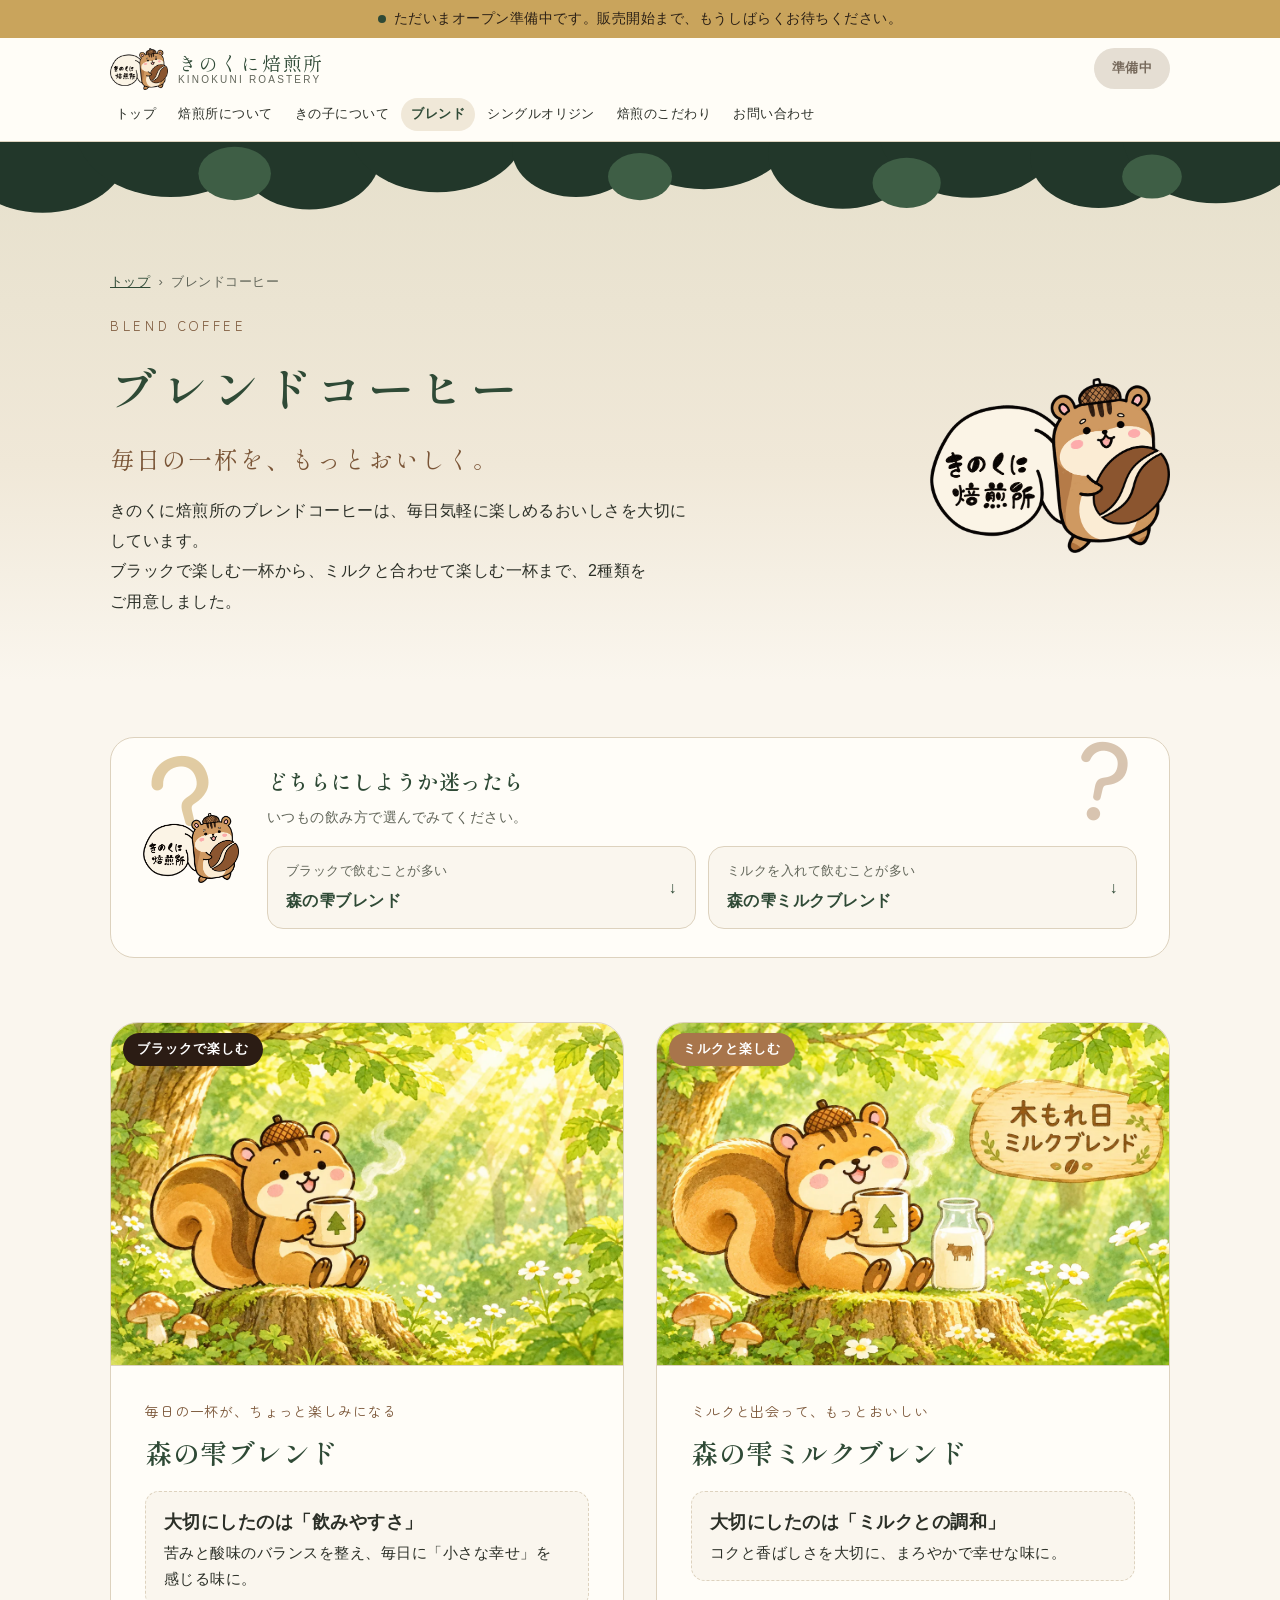
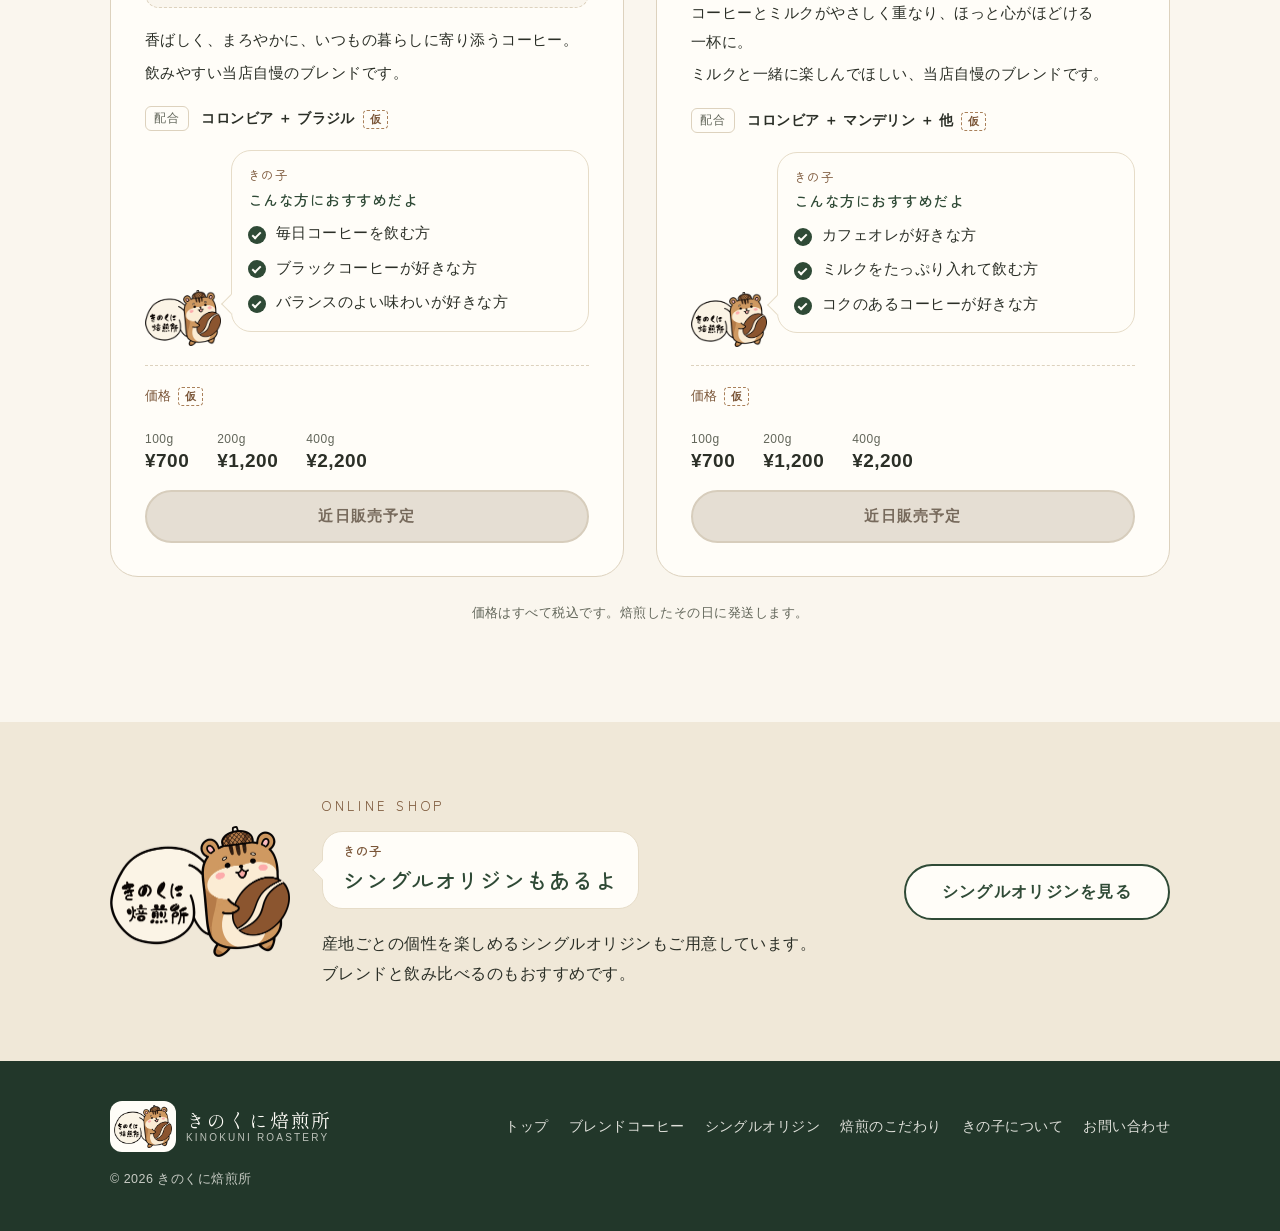
==== commit b86fec23: "ブレンド名を「森の雫」に変更 Co-Authored-By: Claude Opus 5.5 <noreply@anthropic.com> Claude-Session: https://claud" ====
--- a/blend.html
+++ b/blend.html
@@ -4,7 +4,7 @@
 <meta charset="UTF-8">
 <meta name="viewport" content="width=device-width, initial-scale=1, viewport-fit=cover">
 <title>ブレンドコーヒー｜きのくに焙煎所</title>
-<meta name="description" content="きのくに焙煎所のブレンドコーヒー。ブラックで楽しむ「陽だまりブレンド」と、ミルクと楽しむ「陽だまりミルクブレンド」の2種類をご紹介します。">
+<meta name="description" content="きのくに焙煎所のブレンドコーヒー。ブラックで楽しむ「森の雫ブレンド」と、ミルクと楽しむ「森の雫ミルクブレンド」の2種類をご紹介します。">
 <link rel="icon" href="images/favicon.png" type="image/png">
 <link rel="preconnect" href="https://fonts.googleapis.com">
 <link rel="preconnect" href="https://fonts.gstatic.com" crossorigin>
@@ -69,8 +69,8 @@
           <h2 class="chooser-title"><span class="nobr">どちらにしようか</span><span class="nobr">迷ったら</span></h2>
           <p class="chooser-lead">いつもの飲み方で選んでみてください。</p>
           <ul class="chooser-list">
-            <li><a href="#blend-1"><span class="chooser-q">ブラックで飲むことが多い</span><span class="chooser-a">陽だまりブレンド</span></a></li>
-            <li><a href="#blend-2"><span class="chooser-q">ミルクを入れて飲むことが多い</span><span class="chooser-a">陽だまりミルクブレンド</span></a></li>
+            <li><a href="#blend-1"><span class="chooser-q">ブラックで飲むことが多い</span><span class="chooser-a">森の雫ブレンド</span></a></li>
+            <li><a href="#blend-2"><span class="chooser-q">ミルクを入れて飲むことが多い</span><span class="chooser-a">森の雫ミルクブレンド</span></a></li>
           </ul>
         </div>
       </div>
--- a/css/style.css
+++ b/css/style.css
@@ -962,7 +962,7 @@
 /* シングルオリジン：トップ画像 */
 .so-hero-img { width: 100%; height: auto; border-radius: 24px; box-shadow: 0 10px 30px rgba(34, 55, 42, .15); }
 @media (max-width: 800px) { .so-hero-img { order: -1; border-radius: 18px; margin-bottom: 10px; } }
-/* ブレンドのページの画像：リスが切れないよう左寄せ（陽だまりブレンド） */
+/* ブレンドのページの画像：リスが切れないよう左寄せ（森の雫ブレンド） */
 #blend-1 .bp-image img { object-position: left center; }
 
 /* 商品紹介：3つの入口（パソコン3列／スマートフォンは2列で「焙煎へのこだわり」を横長に） */
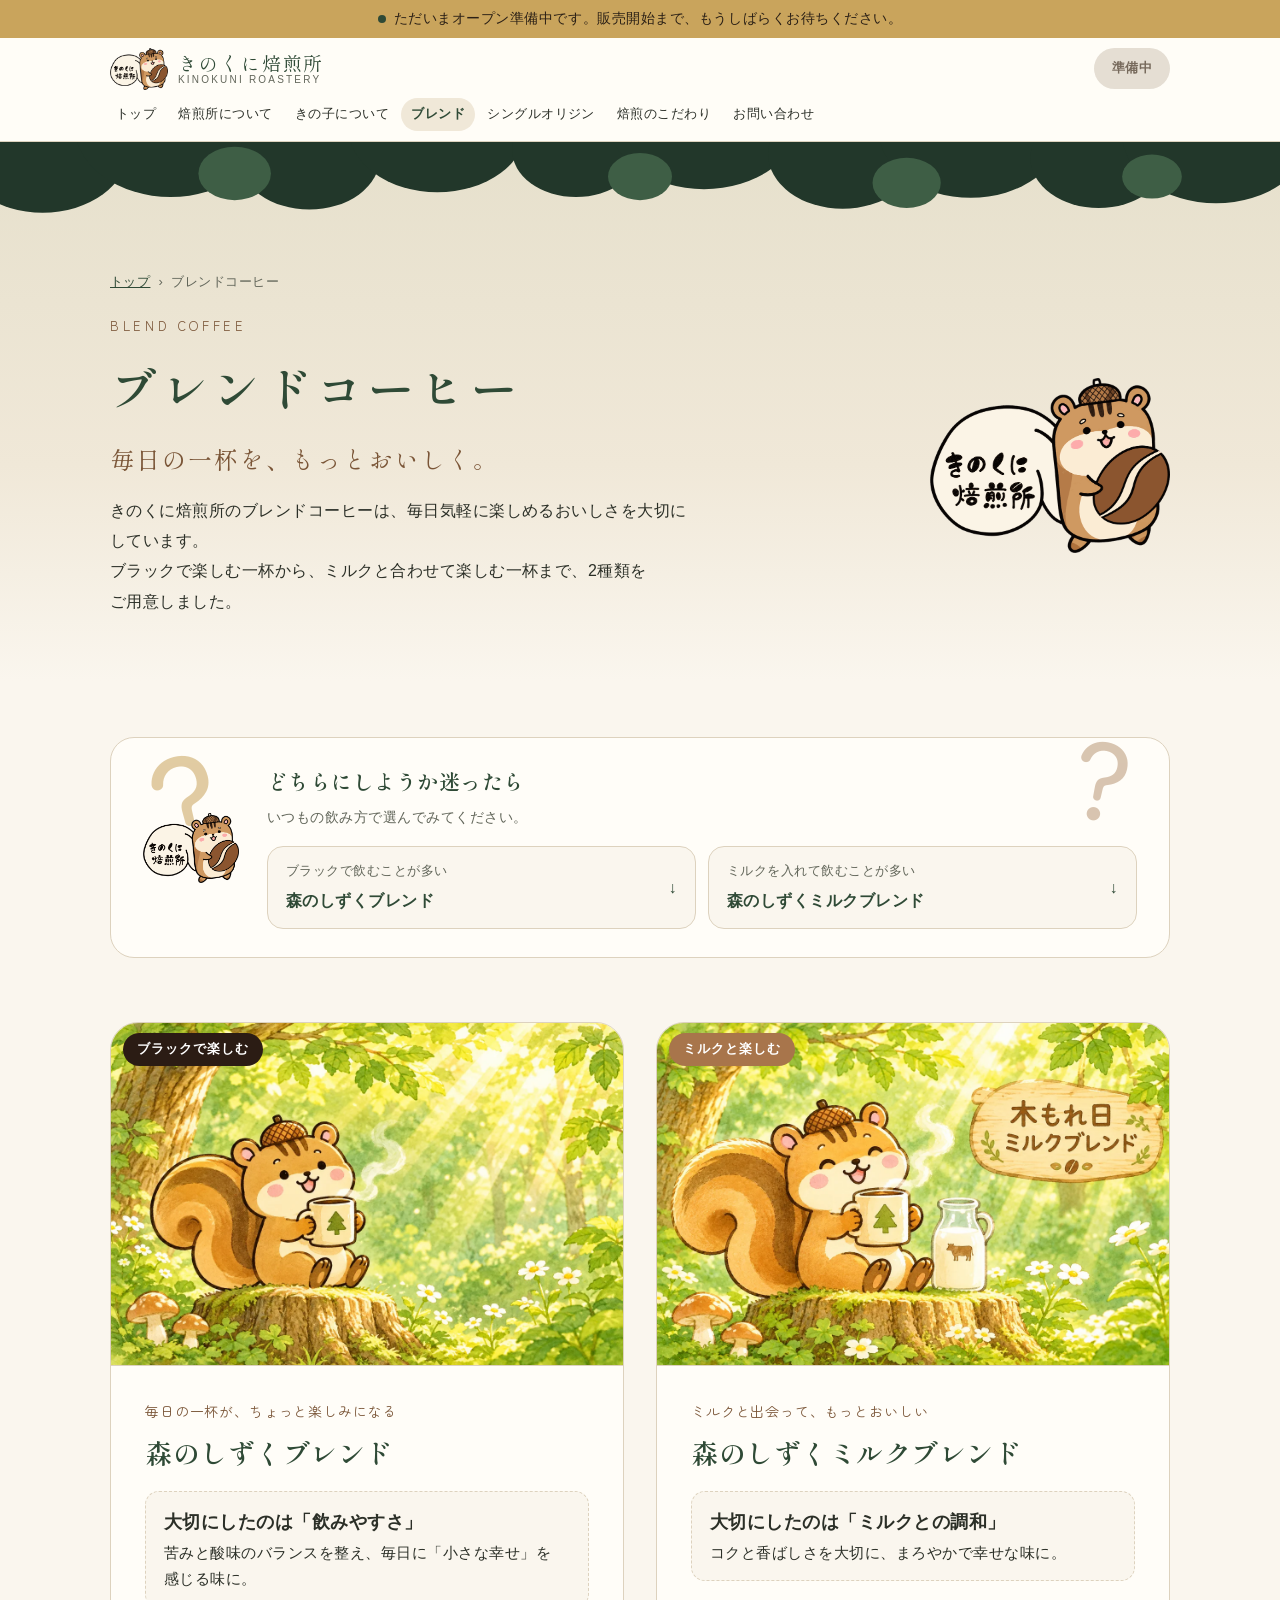
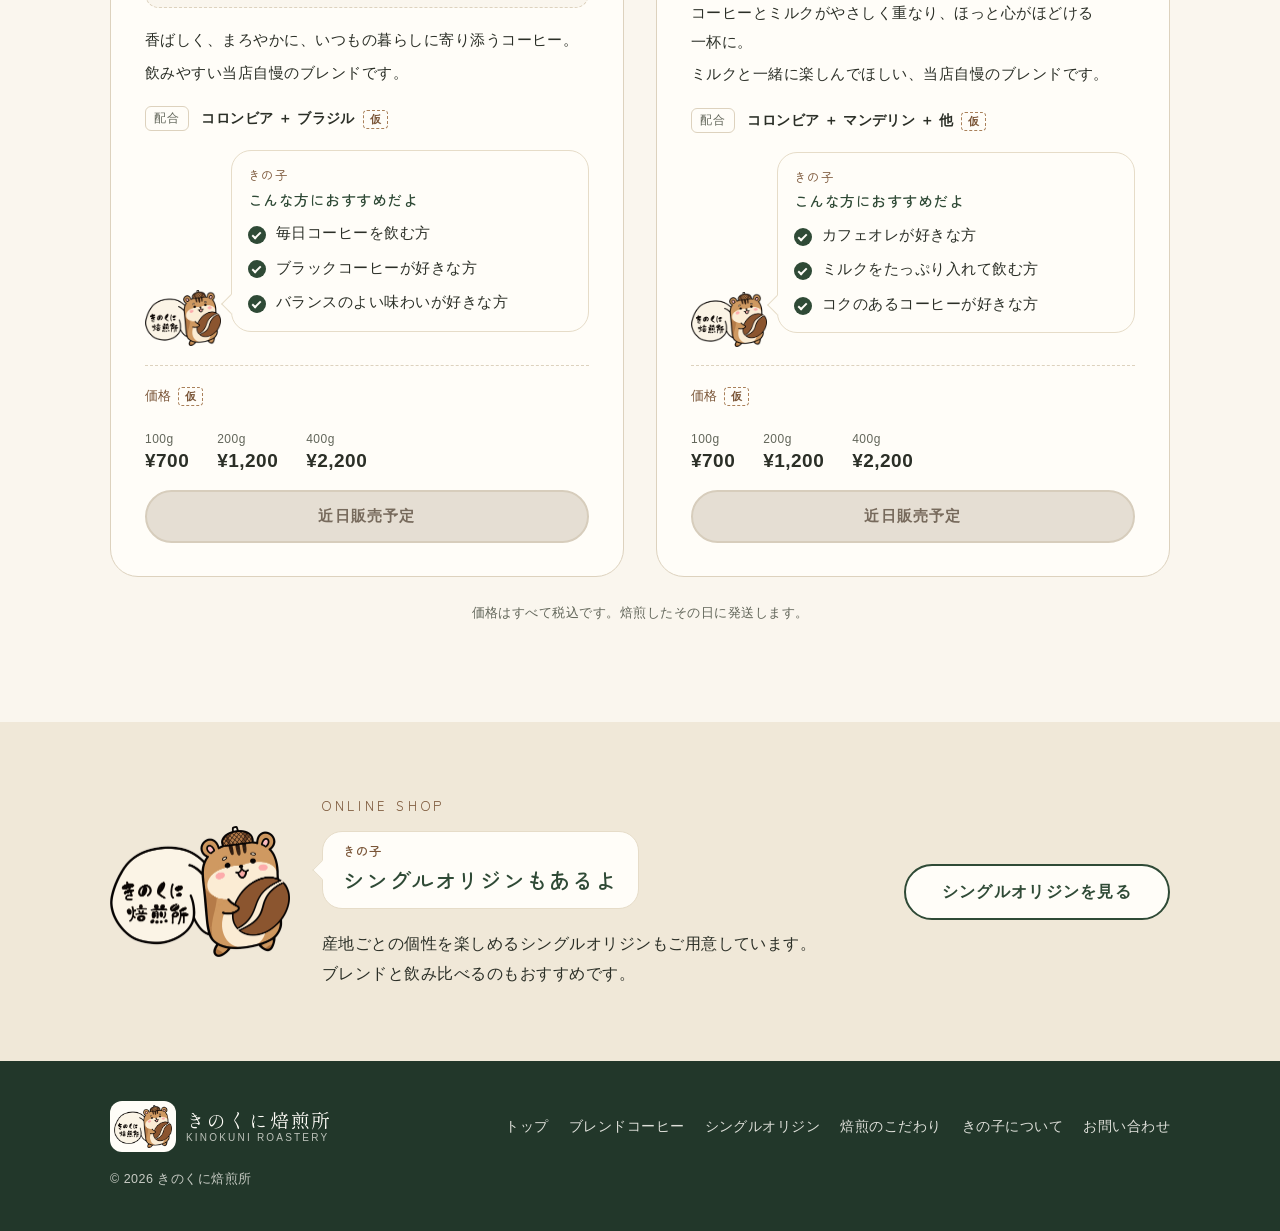
==== commit 26de2ffb: "ブレンド名を「森のしずく」に変更 Co-Authored-By: Claude Opus 5.5 <noreply@anthropic.com> Claude-Session: https://cla" ====
--- a/blend.html
+++ b/blend.html
@@ -4,7 +4,7 @@
 <meta charset="UTF-8">
 <meta name="viewport" content="width=device-width, initial-scale=1, viewport-fit=cover">
 <title>ブレンドコーヒー｜きのくに焙煎所</title>
-<meta name="description" content="きのくに焙煎所のブレンドコーヒー。ブラックで楽しむ「森の雫ブレンド」と、ミルクと楽しむ「森の雫ミルクブレンド」の2種類をご紹介します。">
+<meta name="description" content="きのくに焙煎所のブレンドコーヒー。ブラックで楽しむ「森のしずくブレンド」と、ミルクと楽しむ「森のしずくミルクブレンド」の2種類をご紹介します。">
 <link rel="icon" href="images/favicon.png" type="image/png">
 <link rel="preconnect" href="https://fonts.googleapis.com">
 <link rel="preconnect" href="https://fonts.gstatic.com" crossorigin>
@@ -69,8 +69,8 @@
           <h2 class="chooser-title"><span class="nobr">どちらにしようか</span><span class="nobr">迷ったら</span></h2>
           <p class="chooser-lead">いつもの飲み方で選んでみてください。</p>
           <ul class="chooser-list">
-            <li><a href="#blend-1"><span class="chooser-q">ブラックで飲むことが多い</span><span class="chooser-a">森の雫ブレンド</span></a></li>
-            <li><a href="#blend-2"><span class="chooser-q">ミルクを入れて飲むことが多い</span><span class="chooser-a">森の雫ミルクブレンド</span></a></li>
+            <li><a href="#blend-1"><span class="chooser-q">ブラックで飲むことが多い</span><span class="chooser-a">森のしずくブレンド</span></a></li>
+            <li><a href="#blend-2"><span class="chooser-q">ミルクを入れて飲むことが多い</span><span class="chooser-a">森のしずくミルクブレンド</span></a></li>
           </ul>
         </div>
       </div>
--- a/css/style.css
+++ b/css/style.css
@@ -962,7 +962,7 @@
 /* シングルオリジン：トップ画像 */
 .so-hero-img { width: 100%; height: auto; border-radius: 24px; box-shadow: 0 10px 30px rgba(34, 55, 42, .15); }
 @media (max-width: 800px) { .so-hero-img { order: -1; border-radius: 18px; margin-bottom: 10px; } }
-/* ブレンドのページの画像：リスが切れないよう左寄せ（森の雫ブレンド） */
+/* ブレンドのページの画像：リスが切れないよう左寄せ（森のしずくブレンド） */
 #blend-1 .bp-image img { object-position: left center; }
 
 /* 商品紹介：3つの入口（パソコン3列／スマートフォンは2列で「焙煎へのこだわり」を横長に） */
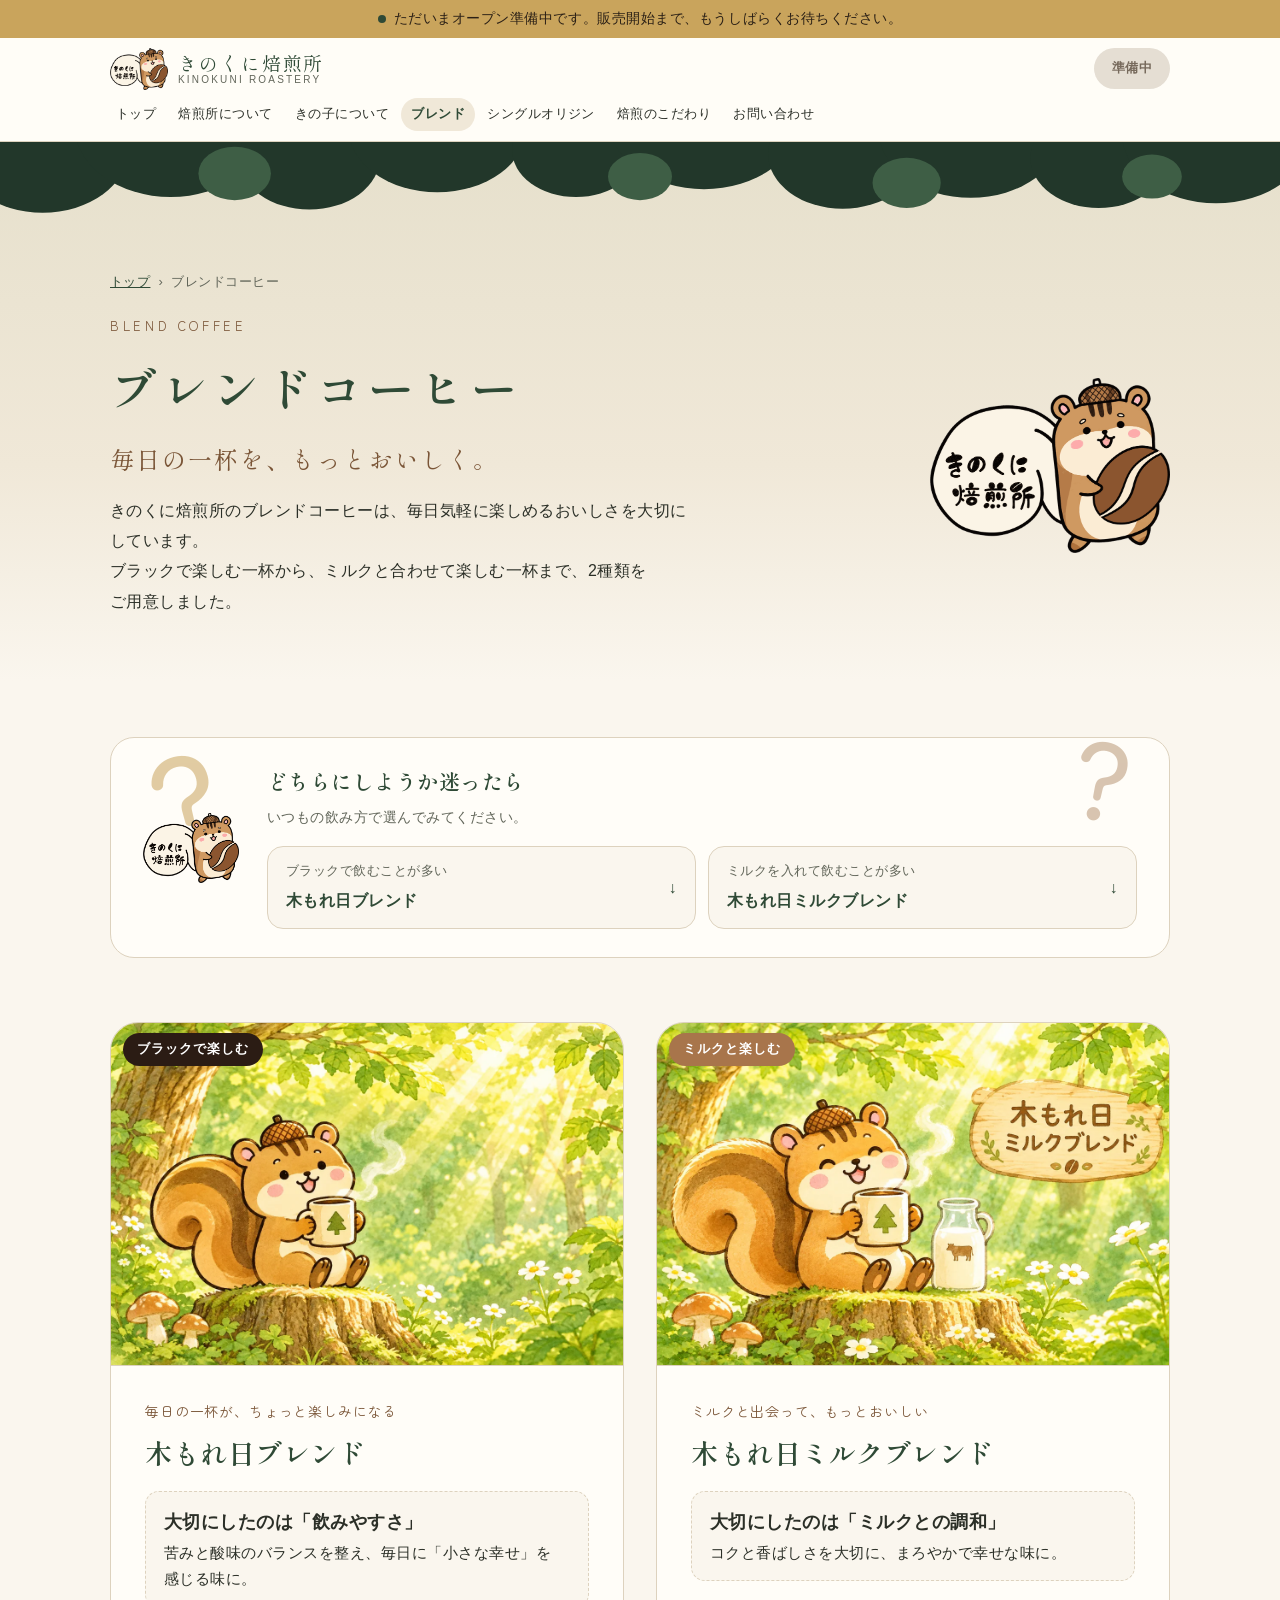
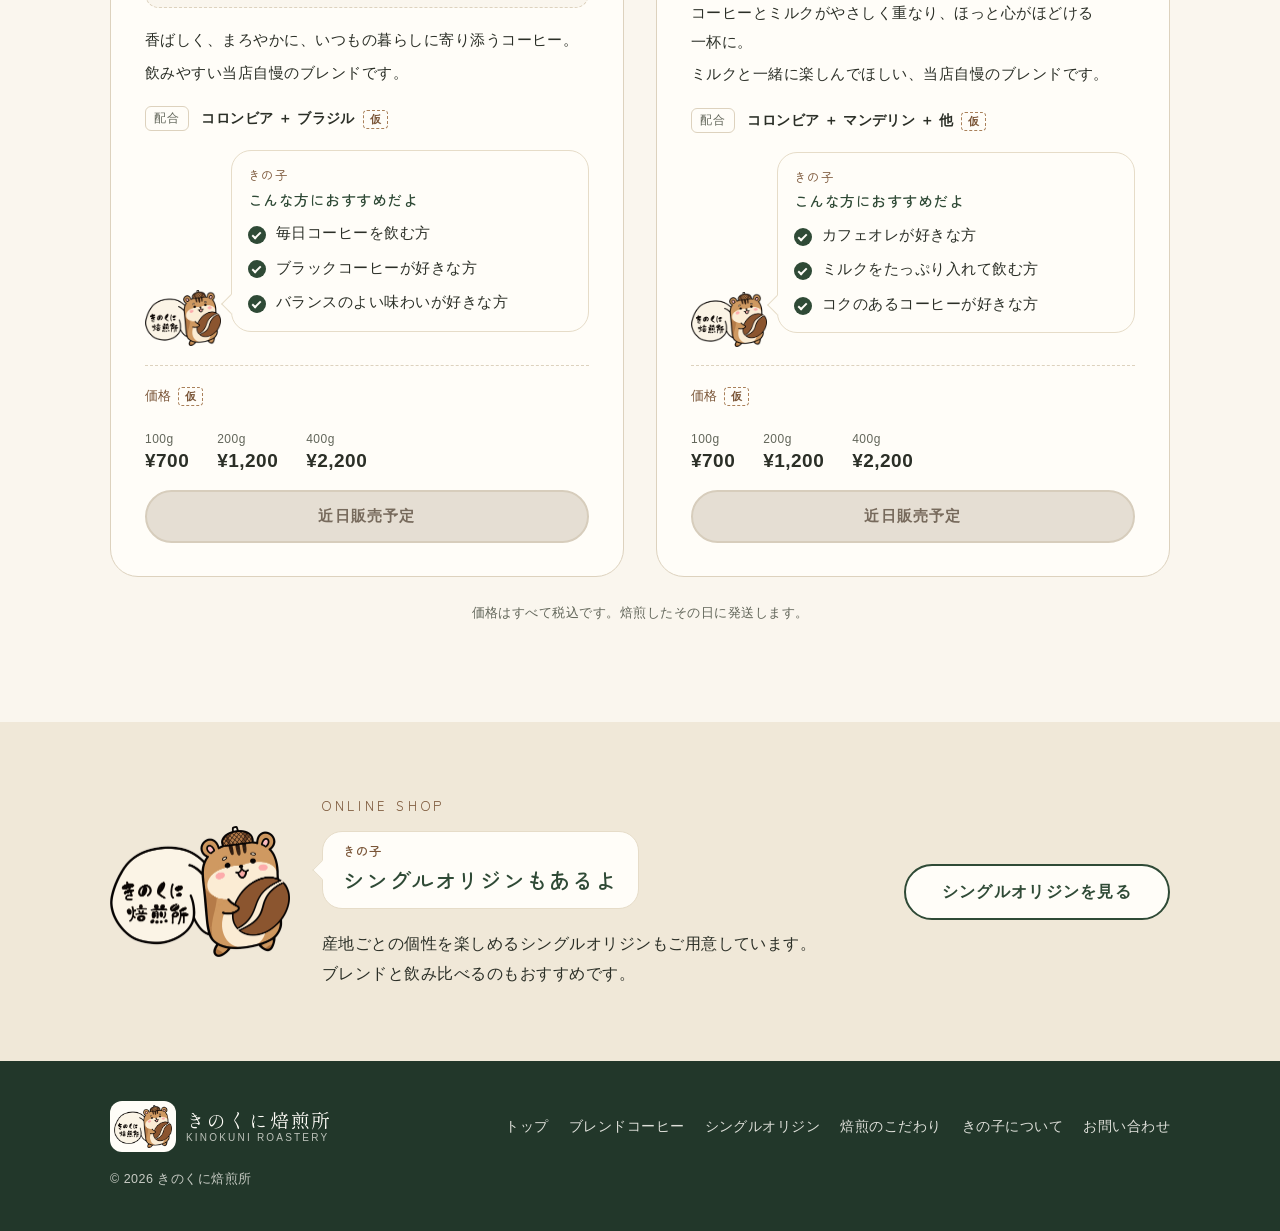
==== commit 8ecfc897: "表記を「木もれ日」に戻す Co-Authored-By: Claude Opus 5.5 <noreply@anthropic.com> Claude-Session: https://claude." ====
--- a/blend.html
+++ b/blend.html
@@ -4,7 +4,7 @@
 <meta charset="UTF-8">
 <meta name="viewport" content="width=device-width, initial-scale=1, viewport-fit=cover">
 <title>ブレンドコーヒー｜きのくに焙煎所</title>
-<meta name="description" content="きのくに焙煎所のブレンドコーヒー。ブラックで楽しむ「森のしずくブレンド」と、ミルクと楽しむ「森のしずくミルクブレンド」の2種類をご紹介します。">
+<meta name="description" content="きのくに焙煎所のブレンドコーヒー。ブラックで楽しむ「木もれ日ブレンド」と、ミルクと楽しむ「木もれ日ミルクブレンド」の2種類をご紹介します。">
 <link rel="icon" href="images/favicon.png" type="image/png">
 <link rel="preconnect" href="https://fonts.googleapis.com">
 <link rel="preconnect" href="https://fonts.gstatic.com" crossorigin>
@@ -69,8 +69,8 @@
           <h2 class="chooser-title"><span class="nobr">どちらにしようか</span><span class="nobr">迷ったら</span></h2>
           <p class="chooser-lead">いつもの飲み方で選んでみてください。</p>
           <ul class="chooser-list">
-            <li><a href="#blend-1"><span class="chooser-q">ブラックで飲むことが多い</span><span class="chooser-a">森のしずくブレンド</span></a></li>
-            <li><a href="#blend-2"><span class="chooser-q">ミルクを入れて飲むことが多い</span><span class="chooser-a">森のしずくミルクブレンド</span></a></li>
+            <li><a href="#blend-1"><span class="chooser-q">ブラックで飲むことが多い</span><span class="chooser-a">木もれ日ブレンド</span></a></li>
+            <li><a href="#blend-2"><span class="chooser-q">ミルクを入れて飲むことが多い</span><span class="chooser-a">木もれ日ミルクブレンド</span></a></li>
           </ul>
         </div>
       </div>
--- a/css/style.css
+++ b/css/style.css
@@ -12,7 +12,7 @@
   --beige: #F0E8D8;        /* 木陰のベージュ（帯の背景） */
   --brown: #7A5537;        /* 焙煎豆のブラウン */
   --brown-light: #A9805A;  /* 明るいブラウン */
-  --gold: #C9A45C;         /* 陽だまりの金色 */
+  --gold: #C9A45C;         /* 木もれ日の金色 */
   --ink: #2B2F27;          /* 文字色 */
   --muted: #62665A;        /* 補足の文字色 */
   --line: #DDD2BE;         /* 線の色 */
@@ -962,7 +962,7 @@
 /* シングルオリジン：トップ画像 */
 .so-hero-img { width: 100%; height: auto; border-radius: 24px; box-shadow: 0 10px 30px rgba(34, 55, 42, .15); }
 @media (max-width: 800px) { .so-hero-img { order: -1; border-radius: 18px; margin-bottom: 10px; } }
-/* ブレンドのページの画像：リスが切れないよう左寄せ（森のしずくブレンド） */
+/* ブレンドのページの画像：リスが切れないよう左寄せ（木もれ日ブレンド） */
 #blend-1 .bp-image img { object-position: left center; }
 
 /* 商品紹介：3つの入口（パソコン3列／スマートフォンは2列で「焙煎へのこだわり」を横長に） */
@@ -1279,3 +1279,5 @@
 .bp-body { container-type: inline-size; }
 .bp-name { letter-spacing: .02em; white-space: nowrap; font-size: min(27px, 8.4cqi); }
 .page-intro br.br-keep { display: inline; }
+.bp-name { font-size: min(27px, 7.6cqi); }
+.bp-name { font-size: min(27px, 8.4cqi); }
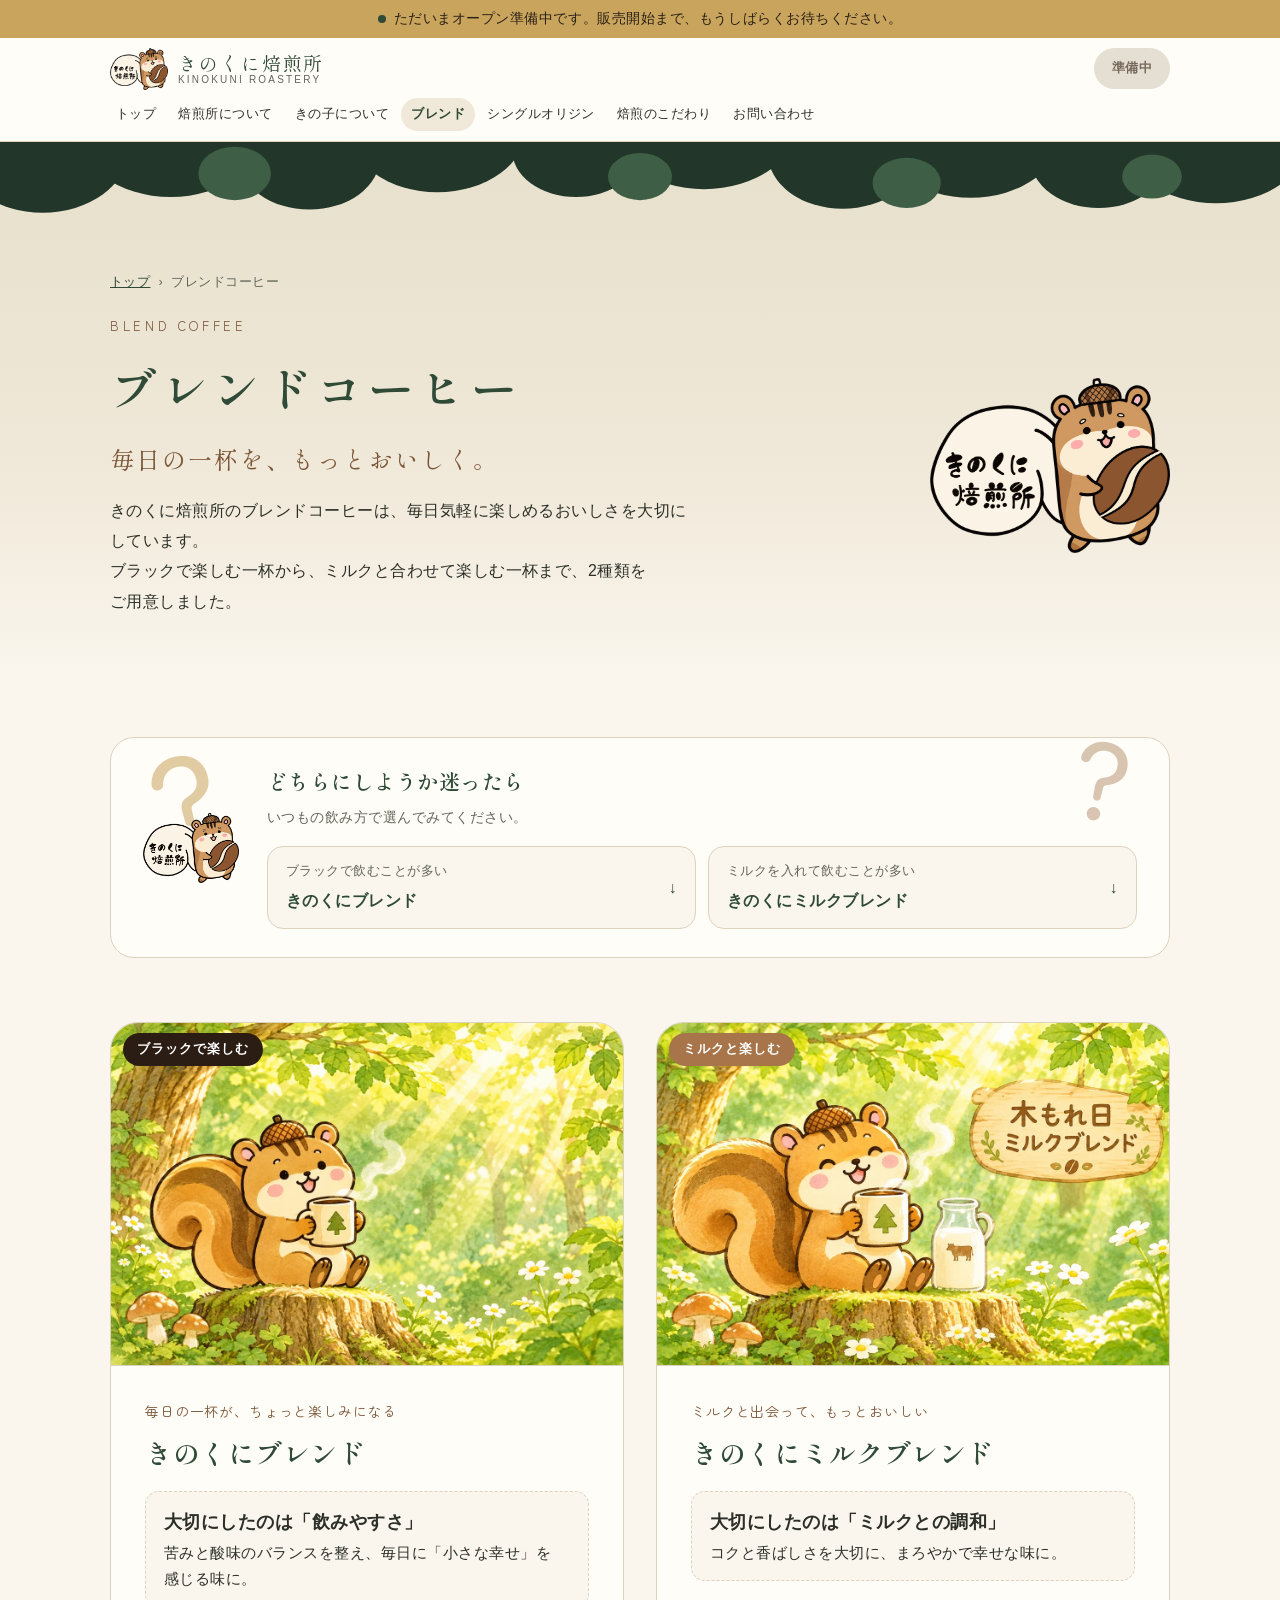
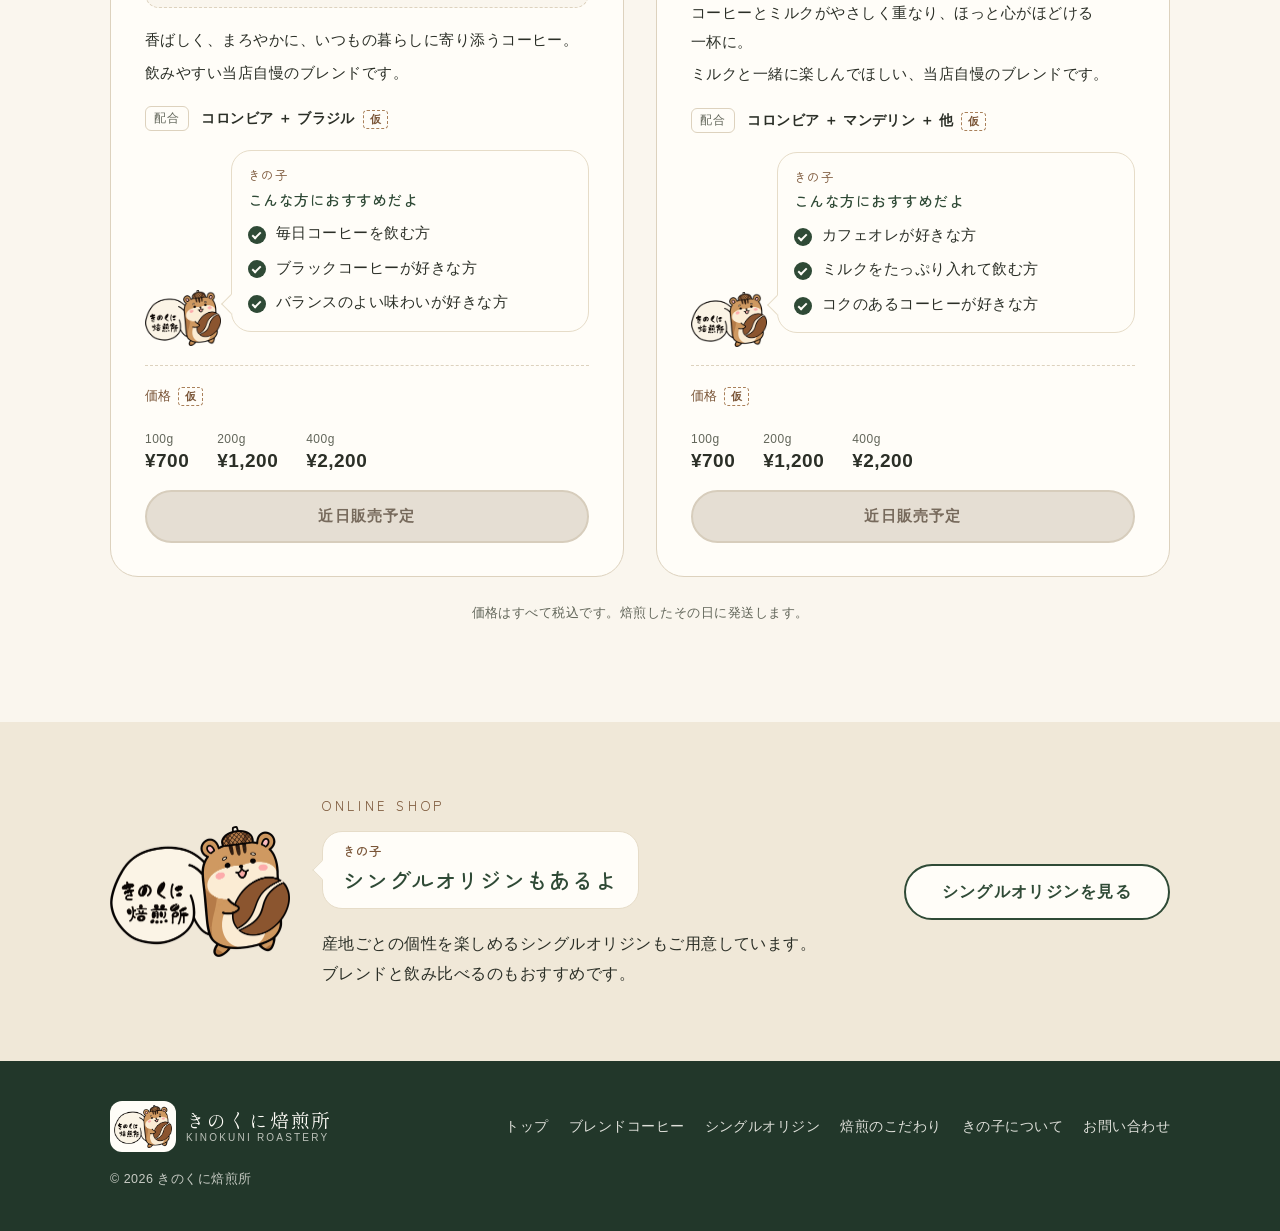
==== commit 8c270c72: "ブレンド名を「きのくにブレンド」「きのくにミルクブレンド」に変更 Co-Authored-By: Claude Opus 5.5 <noreply@anthropic.com> Claude-Sess" ====
--- a/blend.html
+++ b/blend.html
@@ -4,7 +4,7 @@
 <meta charset="UTF-8">
 <meta name="viewport" content="width=device-width, initial-scale=1, viewport-fit=cover">
 <title>ブレンドコーヒー｜きのくに焙煎所</title>
-<meta name="description" content="きのくに焙煎所のブレンドコーヒー。ブラックで楽しむ「木もれ日ブレンド」と、ミルクと楽しむ「木もれ日ミルクブレンド」の2種類をご紹介します。">
+<meta name="description" content="きのくに焙煎所のブレンドコーヒー。ブラックで楽しむ「きのくにブレンド」と、ミルクと楽しむ「きのくにミルクブレンド」の2種類をご紹介します。">
 <link rel="icon" href="images/favicon.png" type="image/png">
 <link rel="preconnect" href="https://fonts.googleapis.com">
 <link rel="preconnect" href="https://fonts.gstatic.com" crossorigin>
@@ -69,8 +69,8 @@
           <h2 class="chooser-title"><span class="nobr">どちらにしようか</span><span class="nobr">迷ったら</span></h2>
           <p class="chooser-lead">いつもの飲み方で選んでみてください。</p>
           <ul class="chooser-list">
-            <li><a href="#blend-1"><span class="chooser-q">ブラックで飲むことが多い</span><span class="chooser-a">木もれ日ブレンド</span></a></li>
-            <li><a href="#blend-2"><span class="chooser-q">ミルクを入れて飲むことが多い</span><span class="chooser-a">木もれ日ミルクブレンド</span></a></li>
+            <li><a href="#blend-1"><span class="chooser-q">ブラックで飲むことが多い</span><span class="chooser-a">きのくにブレンド</span></a></li>
+            <li><a href="#blend-2"><span class="chooser-q">ミルクを入れて飲むことが多い</span><span class="chooser-a">きのくにミルクブレンド</span></a></li>
           </ul>
         </div>
       </div>
--- a/css/style.css
+++ b/css/style.css
@@ -962,7 +962,7 @@
 /* シングルオリジン：トップ画像 */
 .so-hero-img { width: 100%; height: auto; border-radius: 24px; box-shadow: 0 10px 30px rgba(34, 55, 42, .15); }
 @media (max-width: 800px) { .so-hero-img { order: -1; border-radius: 18px; margin-bottom: 10px; } }
-/* ブレンドのページの画像：リスが切れないよう左寄せ（木もれ日ブレンド） */
+/* ブレンドのページの画像：リスが切れないよう左寄せ（きのくにブレンド） */
 #blend-1 .bp-image img { object-position: left center; }
 
 /* 商品紹介：3つの入口（パソコン3列／スマートフォンは2列で「焙煎へのこだわり」を横長に） */
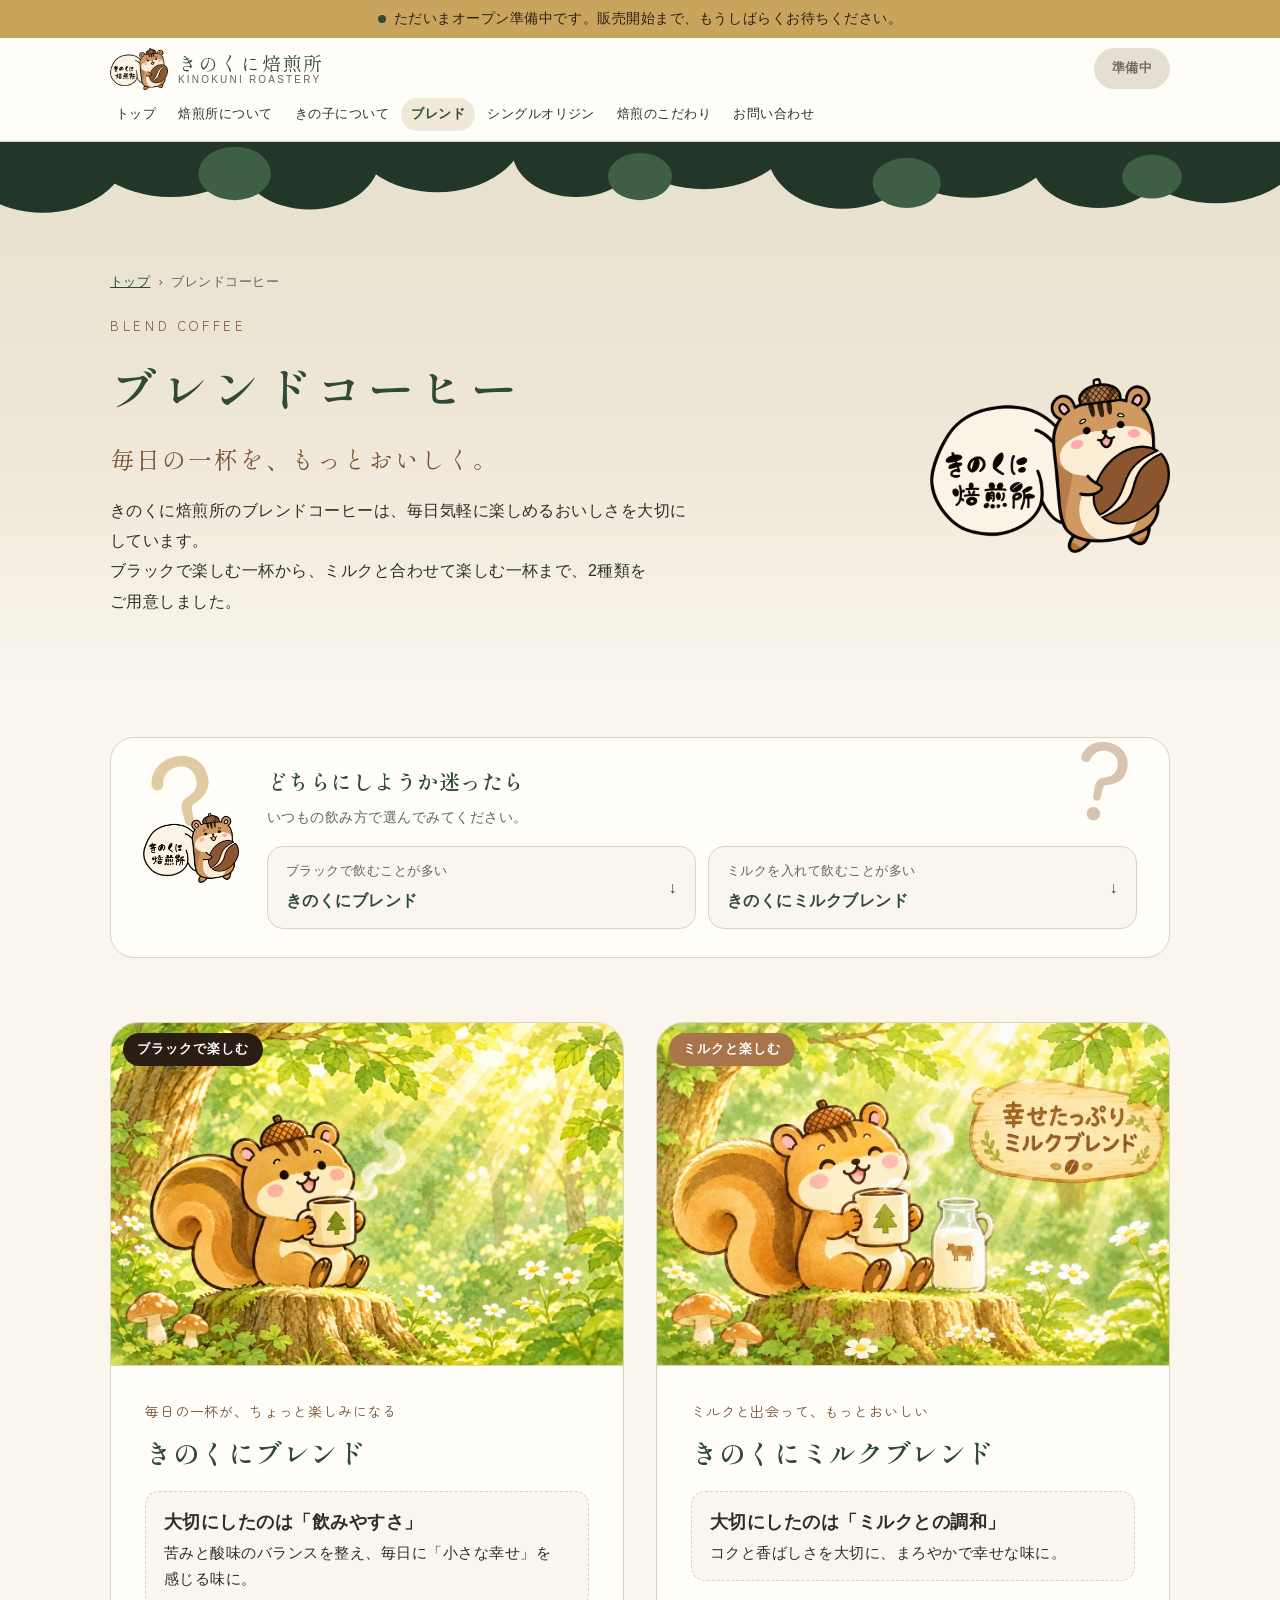
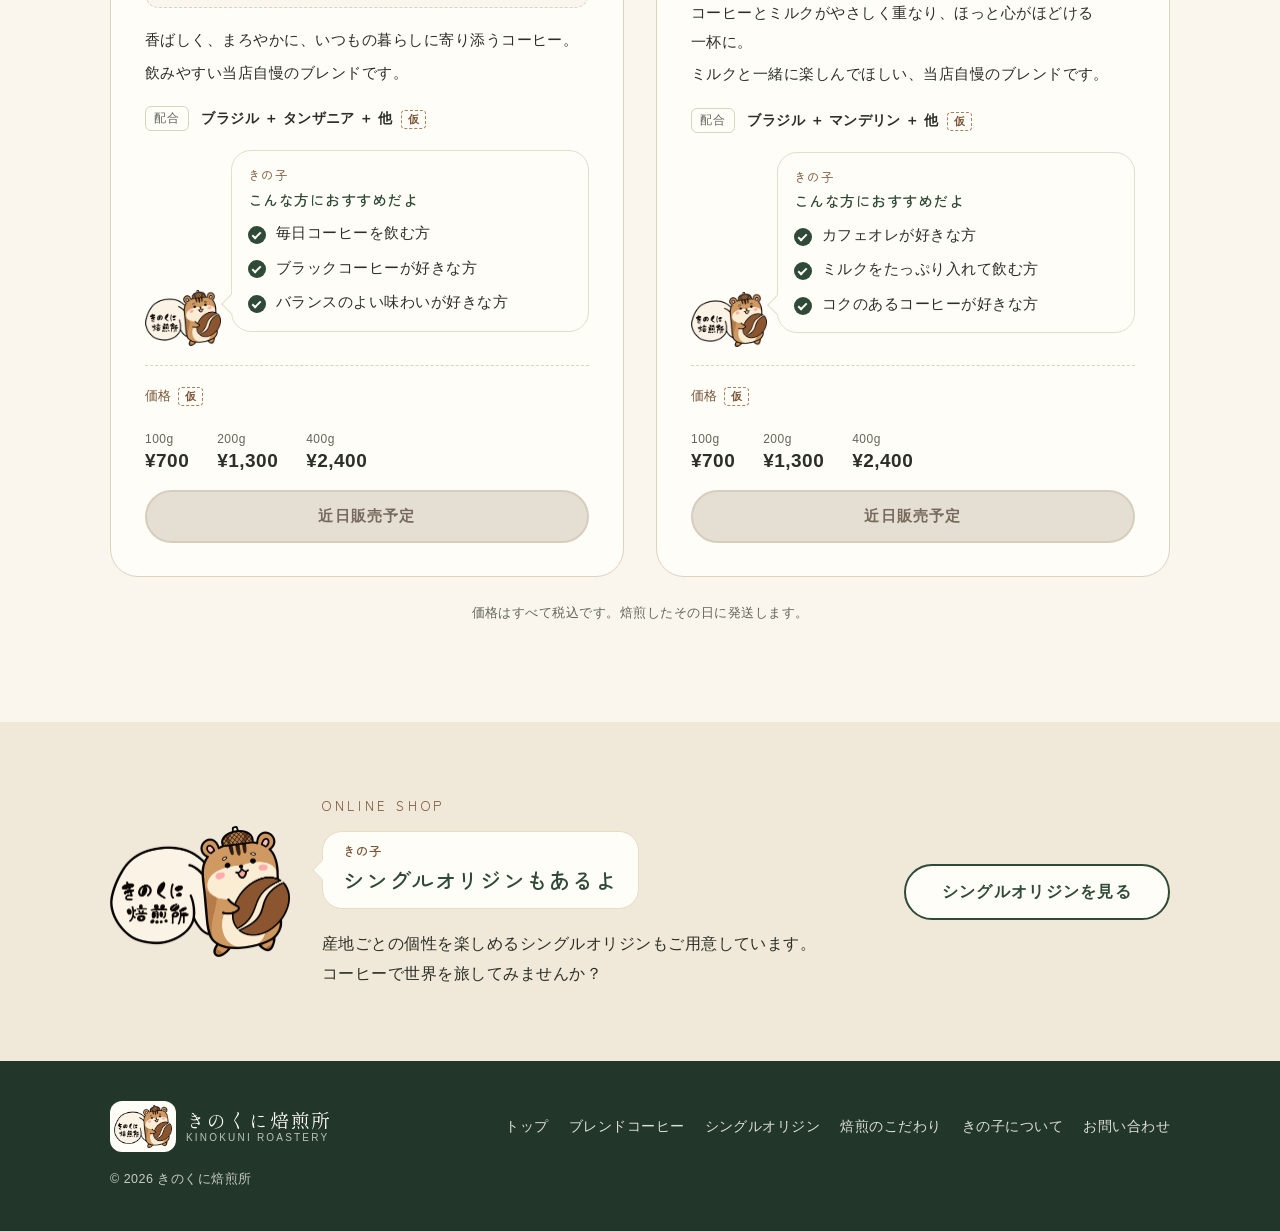
==== commit 0878fded: "ブレンドページのシングルオリジン案内文を変更 Co-Authored-By: Claude Opus 5.5 <noreply@anthropic.com> Claude-Session: https" ====
--- a/blend.html
+++ b/blend.html
@@ -92,7 +92,7 @@
       <div class="shop-text">
         <p class="section-en">Online Shop</p>
         <h2 class="shop-bubble"><span class="bp-rec-name">きの子</span>シングルオリジンもあるよ</h2>
-        <p>産地ごとの個性を楽しめるシングルオリジンもご用意しています。ブレンドと飲み比べるのもおすすめです。</p>
+        <p>産地ごとの個性を楽しめるシングルオリジンもご用意しています。コーヒーで世界を旅してみませんか？</p>
       </div>
       <a class="btn btn-ghost btn-large" href="single.html">シングルオリジンを見る</a>
     </div>
--- a/css/style.css
+++ b/css/style.css
@@ -1281,3 +1281,83 @@
 .page-intro br.br-keep { display: inline; }
 .bp-name { font-size: min(27px, 7.6cqi); }
 .bp-name { font-size: min(27px, 8.4cqi); }
+
+/* シングルオリジン：「くわしく見る」と商品紹介ページ */
+.so-more { align-self: flex-start; display: inline-flex; align-items: center; gap: 6px; margin-top: 2px; padding: 8px 18px;
+  border: 1.5px solid var(--forest); border-radius: 999px; color: var(--forest); font-family: var(--font-round); font-weight: 500;
+  font-size: 15px; text-decoration: none; background: var(--white, #fff); }
+.so-more:hover, .so-more:focus-visible { background: #EEF6EC; }
+.so-detail-section { padding-top: 32px; }
+.so-detail-card { max-width: 980px; margin: 0 auto; }
+@media (min-width: 801px) {
+  .so-detail-card { display: grid; grid-template-columns: minmax(0, 11fr) minmax(0, 10fr); align-items: start; }
+  .so-detail-card .so-photo { aspect-ratio: auto; background: none; height: 100%; }
+  .so-detail-card .so-photo img { position: sticky; top: 96px; }
+  .so-detail-card .so-body { padding: 28px 30px 30px; }
+}
+.so-detail-card .so-name { font-size: clamp(22px, 2.6vw, 28px); }
+.so-origin-info { max-width: 980px; margin: 28px auto 0; background: var(--white, #fff); border: 1px solid var(--line); border-radius: 24px; padding: 24px 26px; }
+.so-origin-title { display: grid; gap: 2px; font-family: var(--font-title); font-weight: 600; font-size: 22px; color: var(--forest); margin: 0 0 14px; }
+.so-origin-title .section-en { margin: 0; }
+.so-origin-info dl { display: grid; gap: 0; margin: 0; }
+.so-origin-info dl > div { display: grid; grid-template-columns: 7.5em 1fr; gap: 12px; padding: 12px 0; border-top: 1px dashed var(--line); }
+.so-origin-info dl > div:first-child { border-top: 0; }
+.so-origin-info dt { font-size: 14px; color: var(--brown); }
+.so-origin-info dd { margin: 0; font-size: 15.5px; line-height: 1.7; }
+.so-others { max-width: 980px; margin: 44px auto 0; }
+.so-others-title { font-family: var(--font-round); font-weight: 500; font-size: 18px; color: var(--forest); margin: 0 0 14px; }
+.so-others ul { list-style: none; margin: 0; padding: 0; display: grid; grid-template-columns: repeat(4, minmax(0, 1fr)); gap: 14px; }
+.so-others a { display: grid; gap: 6px; text-decoration: none; color: var(--forest); font-family: var(--font-round); font-weight: 500; text-align: center; }
+.so-others img { width: 100%; aspect-ratio: 4 / 3; object-fit: cover; border-radius: 14px; border: 1px solid var(--line); }
+.so-back { max-width: 980px; margin: 32px auto 0; text-align: center; }
+.so-back a { color: var(--forest); font-family: var(--font-round); }
+@media (max-width: 800px) {
+  .so-others ul { grid-template-columns: repeat(2, minmax(0, 1fr)); }
+  .so-origin-info { padding: 20px 18px; }
+  .so-origin-info dl > div { grid-template-columns: 6.5em 1fr; gap: 10px; }
+}
+@media (min-width: 801px) {
+  .so-detail-card .so-photo { display: block; height: auto; align-self: stretch; }
+  .so-detail-card .so-photo .card-figure, .so-detail-card .so-photo img { position: sticky; top: 110px; height: auto; width: 100%; }
+}
+.so-others img { object-position: center 80%; }
+@media (min-width: 801px) {
+  .so-detail-card .so-photo { display: block !important; height: auto !important; aspect-ratio: auto !important; background: none !important; }
+  .so-detail-card .so-photo .card-figure { display: block !important; height: auto !important; position: sticky; top: 110px; }
+  .so-detail-card .so-photo img { position: static; height: auto !important; max-height: none !important; }
+}
+@media (min-width: 801px) { .so-detail-card .so-photo .card-figure { position: relative !important; top: 0 !important; } }
+/* 商品紹介ページ：画像を上に大きく、その下に説明（パソコンも1列） */
+@media (min-width: 801px) {
+  .so-detail-card { display: flex; flex-direction: column; max-width: 760px; }
+  .so-detail-card .so-body { padding: 30px 40px 36px; }
+  .so-about, .so-origin-info, .so-others, .so-back { max-width: 760px; }
+}
+
+/* 商品紹介ページ：産地について・この豆について */
+.so-about { max-width: 980px; margin: 28px auto 0; background: var(--white, #fff); border: 1px solid var(--line); border-radius: 24px; padding: 24px 26px; display: grid; gap: 22px; }
+.so-about-block + .so-about-block { border-top: 1px dashed var(--line); padding-top: 20px; }
+.so-about p { margin: 0; font-size: 15.5px; line-height: 1.95; }
+.so-about-note { font-size: 12.5px; color: var(--brown); margin: 0; }
+@media (max-width: 640px) { .so-about { padding: 20px 18px; } }
+@media (min-width: 801px) { .so-about { max-width: 760px; } }
+.so-about p + p { margin-top: 1em; }
+
+/* 商品紹介ページ：カードは画像だけ表示（名前・おすすめ・価格などは一覧ページで） */
+.so-detail-card .so-body { display: none !important; }
+.so-about .so-origin-title { margin-bottom: 10px; }
+/* ほかの産地：画像の文字が切れないよう、画像全体を表示 */
+.so-others img { aspect-ratio: auto; height: auto; object-fit: contain; }
+.so-others li { display: grid; }
+.so-others a { grid-template-rows: 1fr auto; }
+.so-others img { align-self: center; }
+/* ほかの産地：画像の枠の大きさをそろえる（画像は切らずに全体表示、余白はぼかした同じ絵で埋める） */
+.so-others .so-oth-pic { position: relative; display: block; aspect-ratio: 4 / 3; border-radius: 14px; border: 1px solid var(--line); overflow: hidden; background-size: cover; background-position: center; }
+.so-others .so-oth-pic::before { content: ""; position: absolute; inset: -16px; background: inherit; filter: blur(10px) brightness(1.08) saturate(.9); }
+.so-others .so-oth-pic img { position: relative; display: block; width: 100%; height: 100%; object-fit: contain; border: 0; border-radius: 0; aspect-ratio: auto; }
+.so-others a { grid-template-rows: auto auto; }
+.nowrap-chunk { display: inline-block; }
+/* 商品紹介ページ：見出しまわりのすき間を狭く */
+.origin-hero .page-hero-inner { padding-bottom: 12px; }
+.origin-hero .page-catch { margin-top: -4px; line-height: 1.6; }
+.origin-hero + .so-detail-section { padding-top: 12px; }
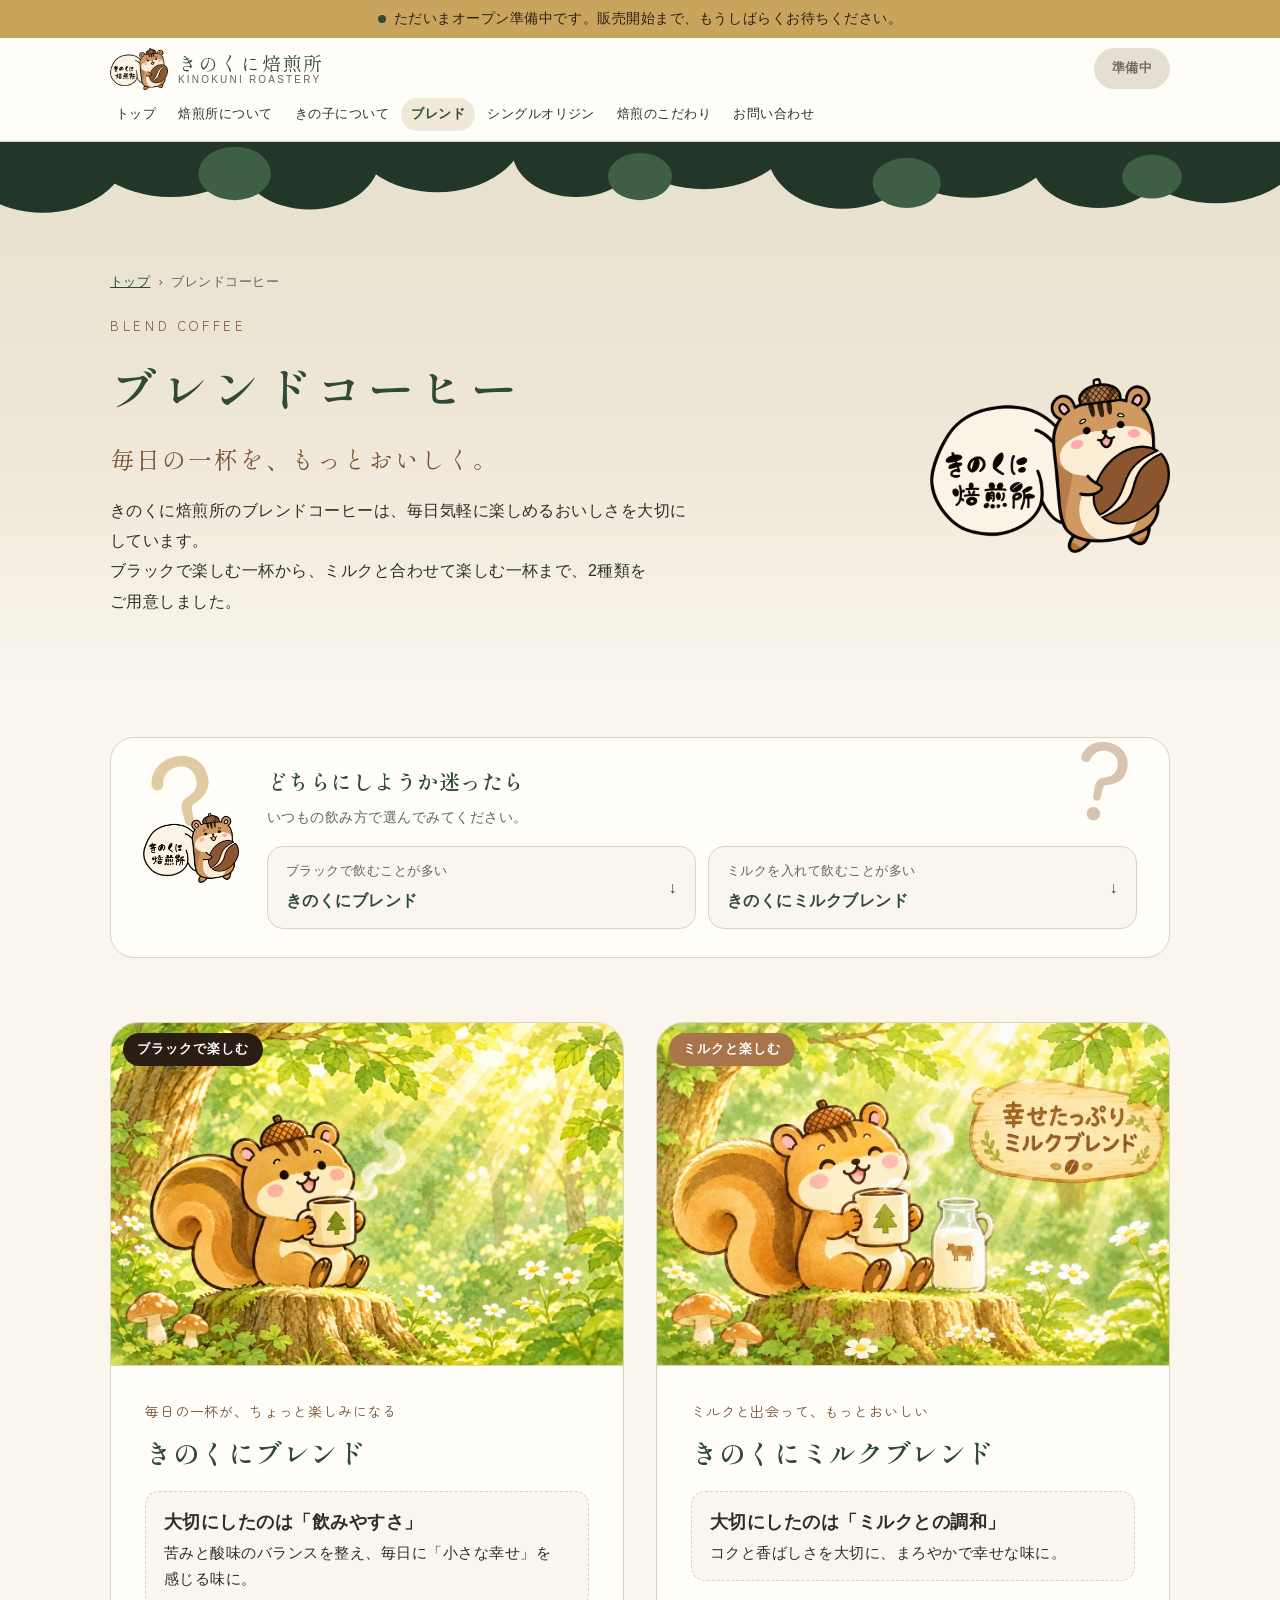
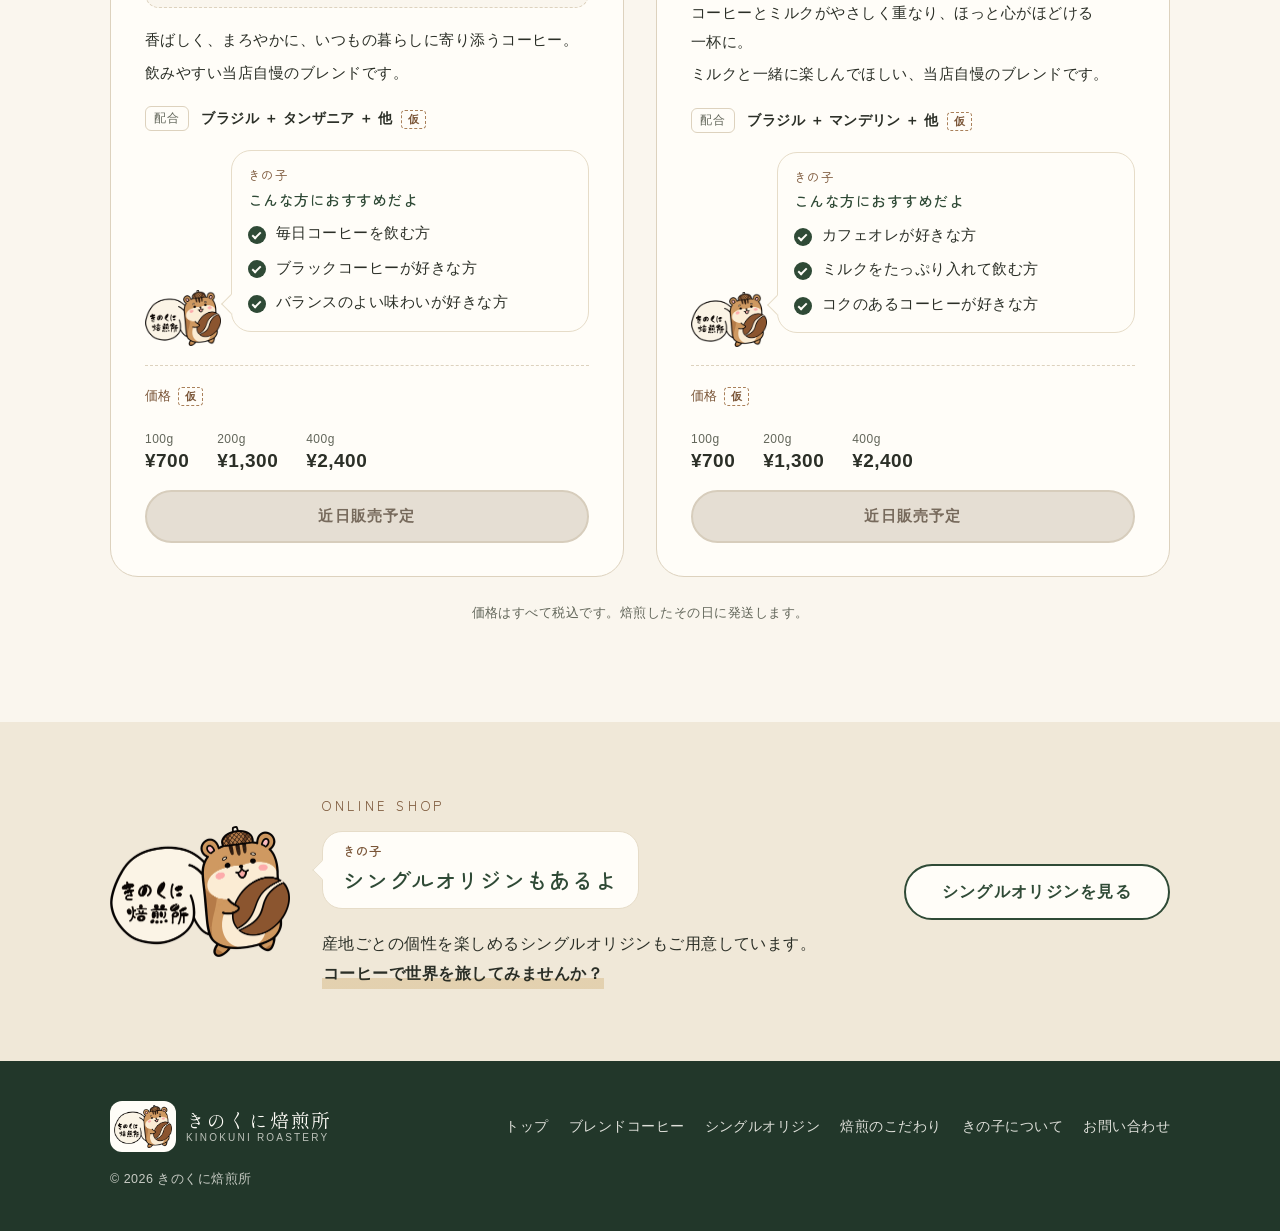
==== commit 4d518e3c: "ブレンドページ「コーヒーで世界を旅してみませんか？」を少し強調 Co-Authored-By: Claude Opus 5.5 <noreply@anthropic.com> Claude-Sessi" ====
--- a/blend.html
+++ b/blend.html
@@ -92,7 +92,7 @@
       <div class="shop-text">
         <p class="section-en">Online Shop</p>
         <h2 class="shop-bubble"><span class="bp-rec-name">きの子</span>シングルオリジンもあるよ</h2>
-        <p>産地ごとの個性を楽しめるシングルオリジンもご用意しています。コーヒーで世界を旅してみませんか？</p>
+        <p>産地ごとの個性を楽しめるシングルオリジンもご用意しています。<strong class="soft-em nowrap-chunk">コーヒーで世界を旅してみませんか？</strong></p>
       </div>
       <a class="btn btn-ghost btn-large" href="single.html">シングルオリジンを見る</a>
     </div>
--- a/css/style.css
+++ b/css/style.css
@@ -1361,3 +1361,5 @@
 .origin-hero .page-hero-inner { padding-bottom: 12px; }
 .origin-hero .page-catch { margin-top: -4px; line-height: 1.6; }
 .origin-hero + .so-detail-section { padding-top: 12px; }
+/* 文中の軽い強調（太字＋うすいマーカー） */
+.soft-em { font-weight: 700; background: linear-gradient(transparent 62%, rgba(200, 160, 90, .32) 62%); padding: 0 1px; }
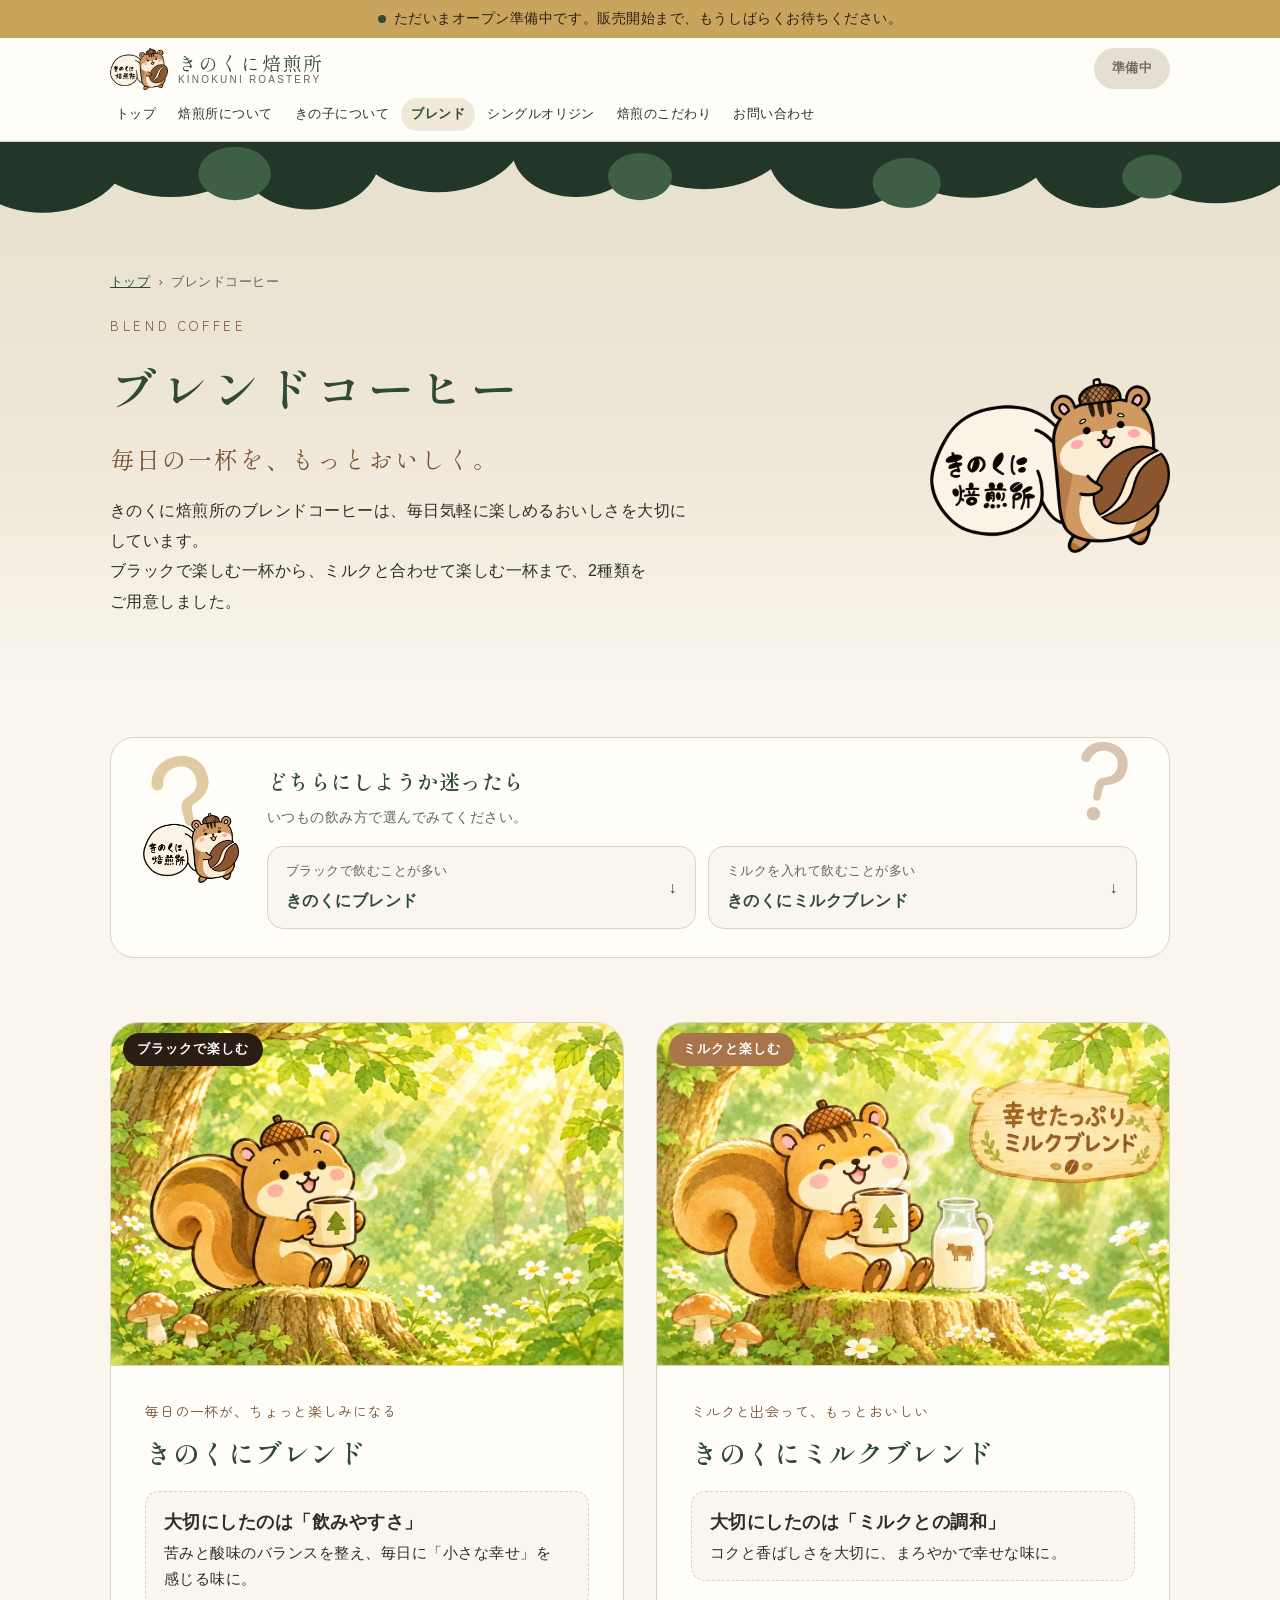
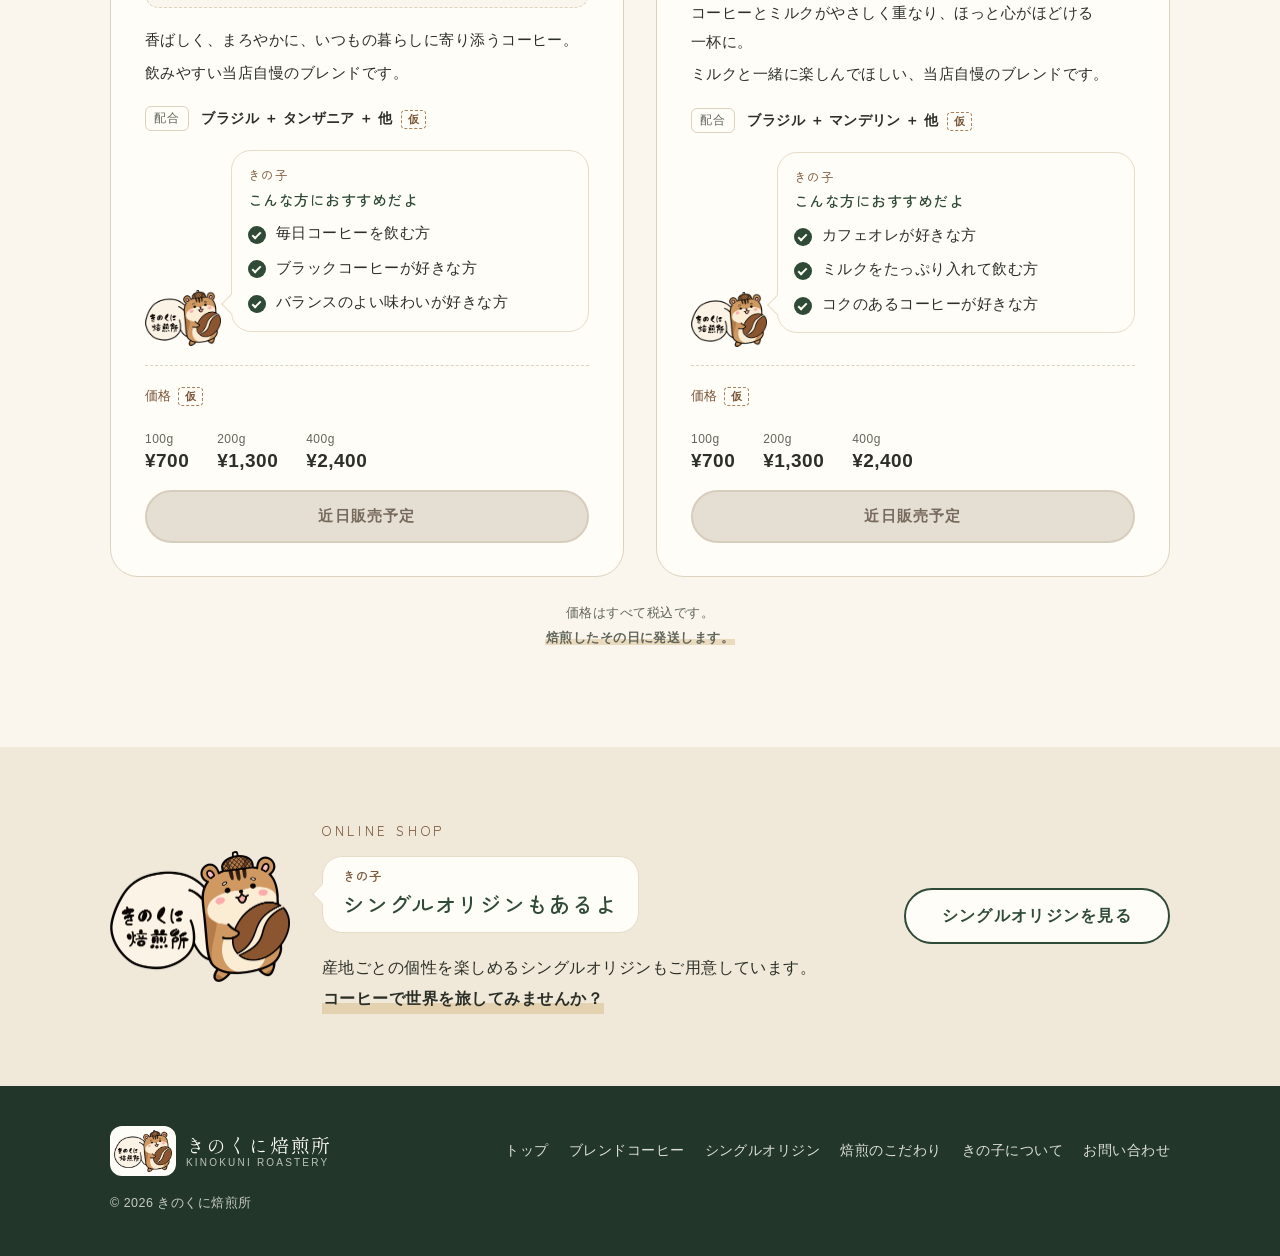
==== commit 7e47fa76: "ブレンドページの注記を2段にして「焙煎したその日に発送します。」を強調 Co-Authored-By: Claude Opus 5.5 <noreply@anthropic.com> Claude-S" ====
--- a/blend.html
+++ b/blend.html
@@ -81,7 +81,7 @@
   <section class="section blend-products-section">
     <div class="inner">
       <div class="blend-grid" id="blend-page-list"></div>
-      <p class="blend-note">価格はすべて税込です。焙煎したその日に発送します。</p>
+      <p class="blend-note">価格はすべて税込です。<br><strong class="soft-em">焙煎したその日に発送します。</strong></p>
     </div>
   </section>
 
